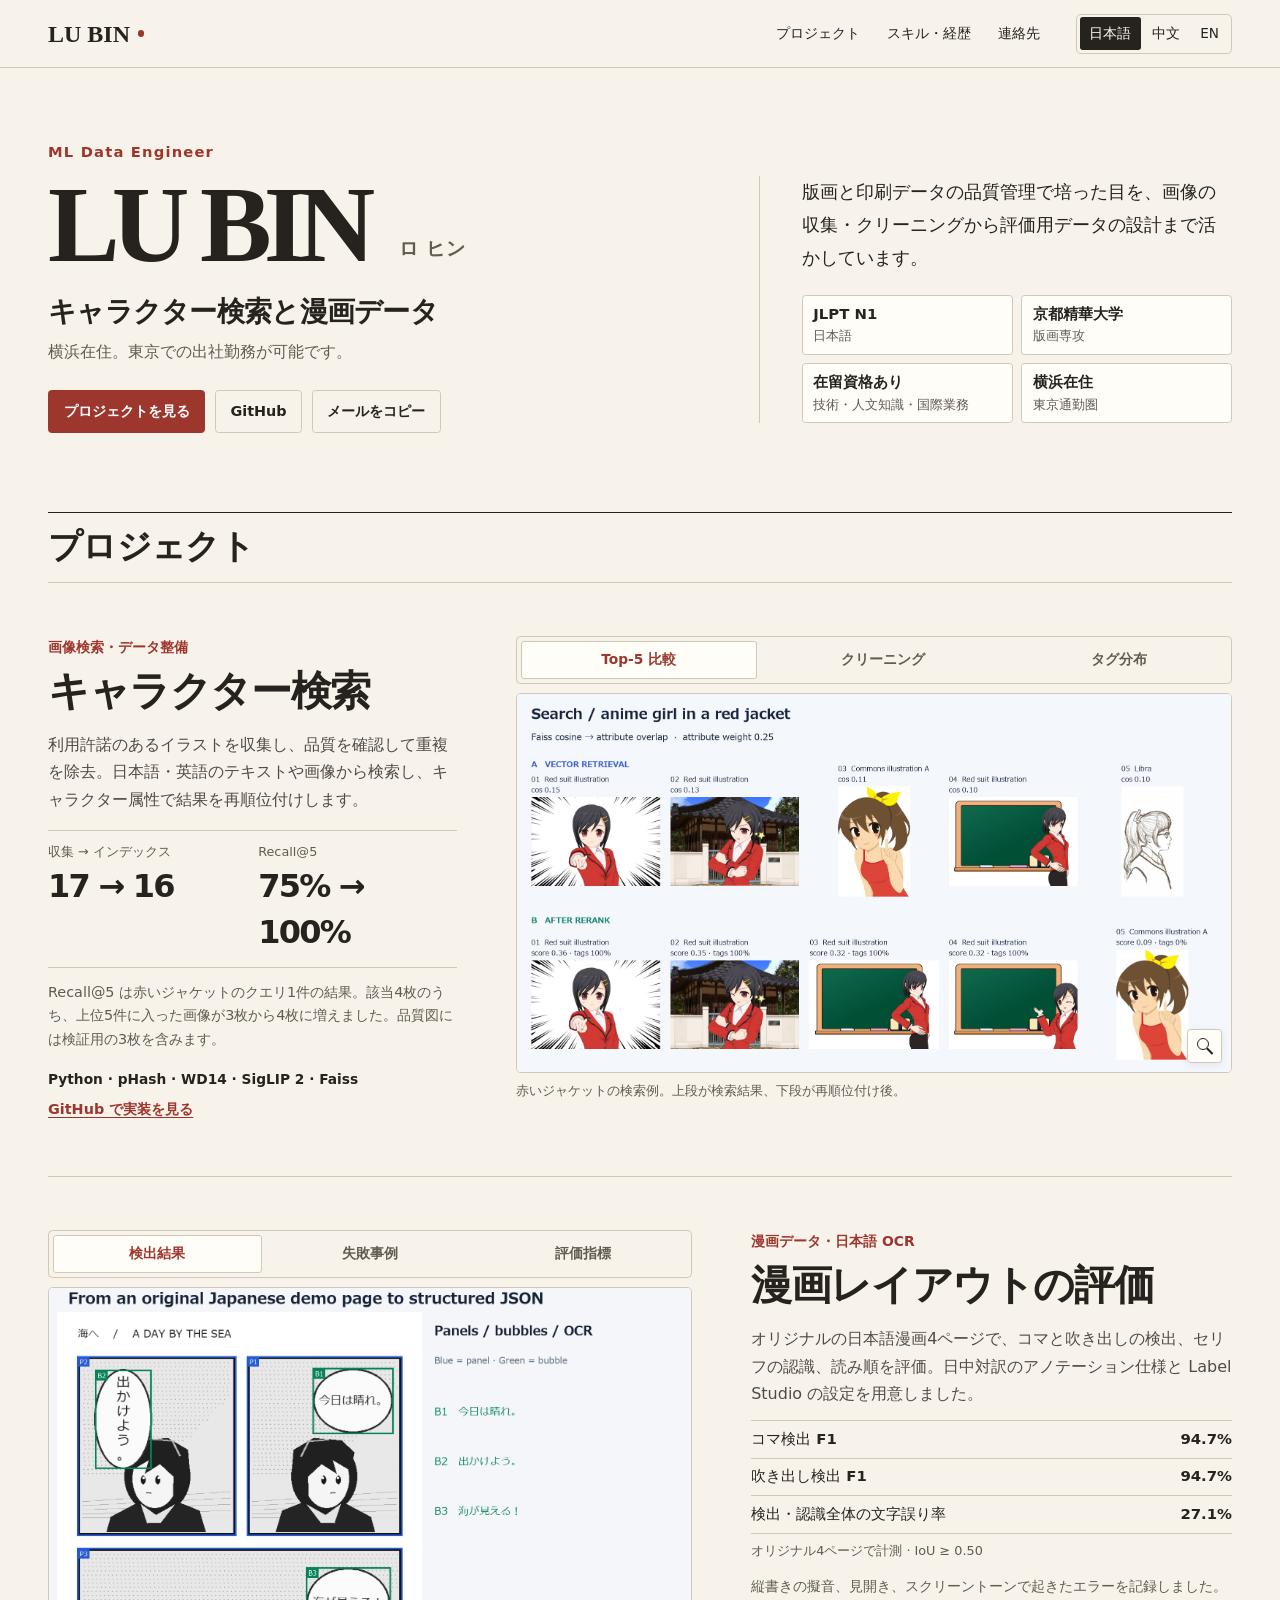
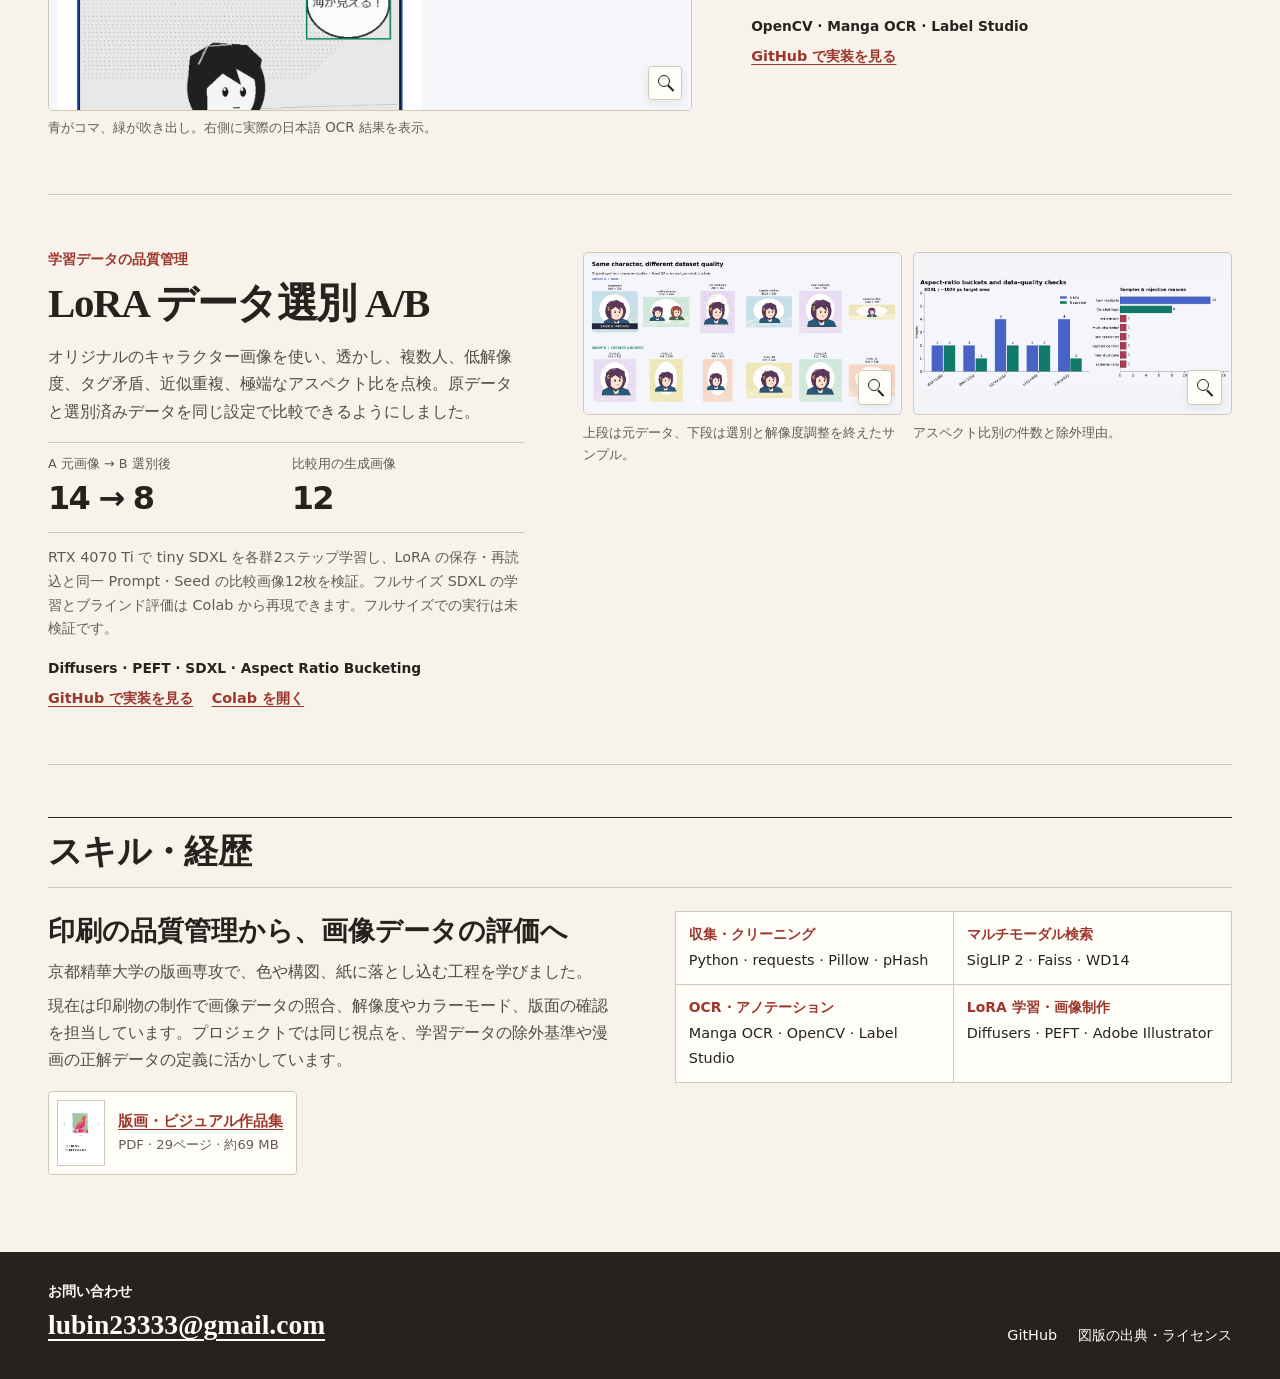
==== index.html @ d5edc8d9 "Publish LU BIN trilingual portfolio" ====
<!doctype html>
<html lang="ja">
<head>
  <meta charset="utf-8">
  <meta name="viewport" content="width=device-width, initial-scale=1">
  <meta name="description" content="LU BIN（ロ ヒン）の作品集。アニメキャラクター検索、日本語漫画の OCR 評価、LoRA 学習データの品質管理。">
  <meta name="theme-color" content="#f7f3ea">
  <link rel="canonical" href="https://lubin010319.github.io/">
  <link rel="icon" href="data:,">
  <link rel="stylesheet" href="styles.css">
  <title>LU BIN（ロ ヒン） | ML Data Engineer ポートフォリオ</title>
  <script src="site.js" defer></script>
</head>
<body>
  <a class="skip" href="#main" data-t="skip">本文へ移動</a>
  <header class="masthead">
    <div class="frame masthead-inner">
      <a class="wordmark" href="#top">LU BIN</a>
      <nav class="navigation" aria-label="メインナビゲーション" data-aria="mainNav">
        <a href="#projects" data-t="navProjects">プロジェクト</a>
        <a href="#skills" data-t="navSkills">スキル・経歴</a>
        <a href="#contact" data-t="navContact">連絡先</a>
      </nav>
      <div class="language" role="group" aria-label="表示言語" data-aria="language" hidden>
        <button type="button" lang="ja" data-lang="ja" aria-pressed="true">日本語</button>
        <button type="button" lang="zh-Hans" data-lang="zh" aria-pressed="false">中文</button>
        <button type="button" lang="en" data-lang="en" aria-label="English" aria-pressed="false">EN</button>
      </div>
    </div>
  </header>

  <main id="main" class="frame">
    <section id="top" class="hero">
      <div class="hero-main">
        <p class="specialty">ML Data Engineer</p>
        <h1>LU BIN <span lang="ja">ロ ヒン</span></h1>
        <p class="hero-focus" data-t="focus">キャラクター検索と漫画データ</p>
        <p class="hero-near" data-t="available">横浜在住。東京での出社勤務が可能です。</p>
        <div class="actions">
          <a href="#projects" class="action action-primary" data-t="viewProjects">プロジェクトを見る</a>
          <a class="action" href="https://github.com/lubin010319">GitHub</a>
          <button type="button" class="action" data-copy data-t="copy" hidden>メールをコピー</button>
        </div>
        <div class="copy-feedback" data-copy-feedback aria-live="polite"></div>
      </div>
      <div class="hero-profile">
        <p data-t="intro">版画と印刷データの品質管理で培った目を、画像の収集・クリーニングから評価用データの設計まで活かしています。</p>
        <ul class="facts">
          <li><strong>JLPT N1</strong><span data-t="japanese">日本語</span></li>
          <li><strong data-t="kyoto">京都精華大学</strong><span data-t="printmaking">版画専攻</span></li>
          <li><strong data-t="residence">在留資格あり</strong><span data-t="residenceType">技術・人文知識・国際業務</span></li>
          <li><strong data-t="yokohama">横浜在住</strong><span data-t="tokyo">東京通勤圏</span></li>
        </ul>
      </div>
    </section>

    <section id="projects" class="projects" aria-labelledby="projects-title">
      <header class="section-head">
        <h2 id="projects-title" data-t="projects">プロジェクト</h2>
      </header>

      <article class="project project-featured" aria-labelledby="rag-title">
        <div class="project-info">
          <p class="project-category" data-t="ragCategory">画像検索・データ整備</p>
          <h3 id="rag-title" data-t="ragTitle">キャラクター検索</h3>
          <p class="project-copy" data-t="ragDescription">利用許諾のあるイラストを収集し、品質を確認して重複を除去。日本語・英語のテキストや画像から検索し、キャラクター属性で結果を再順位付けします。</p>
          <dl class="summary-metrics">
            <div><dt data-t="ragImages">収集 → インデックス</dt><dd data-result="ragImages">17 → 16</dd></div>
            <div><dt>Recall@5</dt><dd data-result="recall">75% → 100%</dd></div>
          </dl>
          <p class="project-note" data-t="ragBoundary">Recall@5 は赤いジャケットのクエリ1件の結果。該当4枚のうち、上位5件に入った画像が3枚から4枚に増えました。品質図には検証用の3枚を含みます。</p>
          <p class="stack">Python · pHash · WD14 · SigLIP 2 · Faiss</p>
          <a class="text-link" href="https://github.com/lubin010319/anime-char-rag-pipeline" data-t="repo">GitHub で実装を見る</a>
        </div>
        <div class="gallery" data-gallery>
          <div class="gallery-tabs" role="tablist" data-aria="ragTabs" aria-label="画像検索の図版" hidden>
              <button type="button" role="tab" id="ragRerank-tab" aria-controls="ragRerank-panel" aria-selected="true" data-t="ragRerankTab">Top-5 比較</button>
              <button type="button" role="tab" id="ragClean-tab" aria-controls="ragClean-panel" aria-selected="false" data-t="ragCleanTab">クリーニング</button>
              <button type="button" role="tab" id="ragTags-tab" aria-controls="ragTags-panel" aria-selected="false" data-t="ragTagsTab">タグ分布</button>
            </div>

            <figure class="gallery-panel" id="ragRerank-panel" role="tabpanel" aria-labelledby="ragRerank-tab">
              <a class="figure-link figure-wide" href="assets/retrieval_rerank_demo.png" data-zoom
                data-aria="zoom" aria-label="画像を拡大" aria-describedby="ragRerankCaption">
                <img src="assets/retrieval_rerank_demo.png" fetchpriority="high" decoding="async" data-alt="ragRerankCaption" alt="赤いジャケットの検索例。上段が検索結果、下段が再順位付け後。">
                <span class="zoom-symbol" aria-hidden="true"></span>
              </a>
              <figcaption id="ragRerankCaption" data-t="ragRerankCaption">赤いジャケットの検索例。上段が検索結果、下段が再順位付け後。</figcaption>
            </figure>

            <figure class="gallery-panel" id="ragClean-panel" role="tabpanel" aria-labelledby="ragClean-tab">
              <a class="figure-link figure-wide" href="assets/dedup_pipeline_summary.png" data-zoom
                data-aria="zoom" aria-label="画像を拡大" aria-describedby="ragCleanCaption">
                <img src="assets/dedup_pipeline_summary.png" loading="lazy" decoding="async" data-alt="ragCleanCaption" alt="品質チェックの通過件数と、重複・低解像度の除外例。">
                <span class="zoom-symbol" aria-hidden="true"></span>
              </a>
              <figcaption id="ragCleanCaption" data-t="ragCleanCaption">品質チェックの通過件数と、重複・低解像度の除外例。</figcaption>
            </figure>

            <figure class="gallery-panel" id="ragTags-panel" role="tabpanel" aria-labelledby="ragTags-tab">
              <a class="figure-link figure-wide" href="assets/tag_distribution.png" data-zoom
                data-aria="zoom" aria-label="画像を拡大" aria-describedby="ragTagsCaption">
                <img src="assets/tag_distribution.png" loading="lazy" decoding="async" data-alt="ragTagsCaption" alt="WD14 の生タグと、キャラクター属性に絞った後の分布。">
                <span class="zoom-symbol" aria-hidden="true"></span>
              </a>
              <figcaption id="ragTagsCaption" data-t="ragTagsCaption">WD14 の生タグと、キャラクター属性に絞った後の分布。</figcaption>
            </figure>
        </div>
      </article>

      <article class="project project-manga" aria-labelledby="manga-title">
        <div class="project-info">
          <p class="project-category" data-t="mangaCategory">漫画データ・日本語 OCR</p>
          <h3 id="manga-title" data-t="mangaTitle">漫画レイアウトの評価</h3>
          <p class="project-copy" data-t="mangaDescription">オリジナルの日本語漫画4ページで、コマと吹き出しの検出、セリフの認識、読み順を評価。日中対訳のアノテーション仕様と Label Studio の設定を用意しました。</p>
          <table class="metric-table">
            <caption data-t="mangaScope">オリジナル4ページで計測 · IoU ≥ 0.50</caption>
            <tbody>
              <tr><th scope="row" data-t="panelF1">コマ検出 F1</th><td data-result="panel">94.7%</td></tr>
              <tr><th scope="row" data-t="bubbleF1">吹き出し検出 F1</th><td data-result="bubble">94.7%</td></tr>
              <tr><th scope="row" data-t="cer">検出・認識全体の文字誤り率</th><td data-result="cer">27.1%</td></tr>
            </tbody>
          </table>
          <p class="project-note" data-t="mangaBoundary">縦書きの擬音、見開き、スクリーントーンで起きたエラーを記録しました。</p>
          <p class="stack">OpenCV · Manga OCR · Label Studio</p>
          <a class="text-link" href="https://github.com/lubin010319/manga-eval-benchmark" data-t="repo">GitHub で実装を見る</a>
        </div>
        <div class="gallery" data-gallery>
          <div class="gallery-tabs" role="tablist" data-aria="mangaTabs" aria-label="漫画評価の図版" hidden>
              <button type="button" role="tab" id="mangaOverlay-tab" aria-controls="mangaOverlay-panel" aria-selected="true" data-t="mangaOverlayTab">検出結果</button>
              <button type="button" role="tab" id="mangaBad-tab" aria-controls="mangaBad-panel" aria-selected="false" data-t="mangaBadTab">失敗事例</button>
              <button type="button" role="tab" id="mangaMetrics-tab" aria-controls="mangaMetrics-panel" aria-selected="false" data-t="mangaMetricsTab">評価指標</button>
            </div>

            <figure class="gallery-panel" id="mangaOverlay-panel" role="tabpanel" aria-labelledby="mangaOverlay-tab">
              <a class="figure-link figure-manga" href="assets/manga_detection_overlay.png" data-zoom
                data-aria="zoom" aria-label="画像を拡大" aria-describedby="mangaOverlayCaption">
                <img src="assets/manga_detection_overlay.png" loading="lazy" decoding="async" data-alt="mangaOverlayCaption" alt="青がコマ、緑が吹き出し。右側に実際の日本語 OCR 結果を表示。">
                <span class="zoom-symbol" aria-hidden="true"></span>
              </a>
              <figcaption id="mangaOverlayCaption" data-t="mangaOverlayCaption">青がコマ、緑が吹き出し。右側に実際の日本語 OCR 結果を表示。</figcaption>
            </figure>

            <figure class="gallery-panel" id="mangaBad-panel" role="tabpanel" aria-labelledby="mangaBad-tab">
              <a class="figure-link figure-manga" href="assets/bad_case_analysis.png" data-zoom
                data-aria="zoom" aria-label="画像を拡大" aria-describedby="mangaBadCaption">
                <img src="assets/bad_case_analysis.png" loading="lazy" decoding="async" data-alt="mangaBadCaption" alt="縦書きの擬音、見開きの綴じ目、スクリーントーンで起きた失敗。">
                <span class="zoom-symbol" aria-hidden="true"></span>
              </a>
              <figcaption id="mangaBadCaption" data-t="mangaBadCaption">縦書きの擬音、見開きの綴じ目、スクリーントーンで起きた失敗。</figcaption>
            </figure>

            <figure class="gallery-panel" id="mangaMetrics-panel" role="tabpanel" aria-labelledby="mangaMetrics-tab">
              <a class="figure-link figure-manga" href="assets/eval_metrics_chart.png" data-zoom
                data-aria="zoom" aria-label="画像を拡大" aria-describedby="mangaMetricsCaption">
                <img src="assets/eval_metrics_chart.png" loading="lazy" decoding="async" data-alt="mangaMetricsCaption" alt="検出 F1、文字誤り率、読み順の実測値。">
                <span class="zoom-symbol" aria-hidden="true"></span>
              </a>
              <figcaption id="mangaMetricsCaption" data-t="mangaMetricsCaption">検出 F1、文字誤り率、読み順の実測値。</figcaption>
            </figure>
        </div>
      </article>

      <article class="project project-lora" aria-labelledby="lora-title">
        <div class="project-info">
          <p class="project-category" data-t="loraCategory">学習データの品質管理</p>
          <h3 id="lora-title" data-t="loraTitle">LoRA データ選別 A/B</h3>
          <p class="project-copy" data-t="loraDescription">オリジナルのキャラクター画像を使い、透かし、複数人、低解像度、タグ矛盾、近似重複、極端なアスペクト比を点検。原データと選別済みデータを同じ設定で比較できるようにしました。</p>
          <dl class="summary-metrics">
            <div><dt data-t="loraImages">A 元画像 → B 選別後</dt><dd data-result="loraImages">14 → 8</dd></div>
            <div><dt data-t="loraPairs">比較用の生成画像</dt><dd data-result="loraPairs">12</dd></div>
          </dl>
          <p class="project-note" data-t="loraBoundary">RTX 4070 Ti で tiny SDXL を各群2ステップ学習し、LoRA の保存・再読込と同一 Prompt・Seed の比較画像12枚を検証。フルサイズ SDXL の学習とブラインド評価は Colab から再現できます。フルサイズでの実行は未検証です。</p>
          <p class="stack">Diffusers · PEFT · SDXL · Aspect Ratio Bucketing</p>
          <div class="project-links">
            <a class="text-link" href="https://github.com/lubin010319/lora-data-curation-exp" data-t="repo">GitHub で実装を見る</a>
            <a class="text-link" href="https://colab.research.google.com/github/lubin010319/lora-data-curation-exp/blob/main/train_and_eval_colab.ipynb" data-t="colab">Colab を開く</a>
          </div>
        </div>
        <div class="gallery lora-gallery">

            <figure class="gallery-panel">
              <a class="figure-link figure-pair" href="assets/curation_before_after.png" data-zoom
                data-aria="zoom" aria-label="画像を拡大" aria-describedby="loraCompareCaption">
                <img src="assets/curation_before_after.png" loading="lazy" decoding="async" data-alt="loraCompareCaption" alt="上段は元データ、下段は選別と解像度調整を終えたサンプル。">
                <span class="zoom-symbol" aria-hidden="true"></span>
              </a>
              <figcaption id="loraCompareCaption" data-t="loraCompareCaption">上段は元データ、下段は選別と解像度調整を終えたサンプル。</figcaption>
            </figure>

            <figure class="gallery-panel">
              <a class="figure-link figure-pair" href="assets/aspect_bucketing_stats.png" data-zoom
                data-aria="zoom" aria-label="画像を拡大" aria-describedby="loraBucketsCaption">
                <img src="assets/aspect_bucketing_stats.png" loading="lazy" decoding="async" data-alt="loraBucketsCaption" alt="アスペクト比別の件数と除外理由。">
                <span class="zoom-symbol" aria-hidden="true"></span>
              </a>
              <figcaption id="loraBucketsCaption" data-t="loraBucketsCaption">アスペクト比別の件数と除外理由。</figcaption>
            </figure>
        </div>
      </article>
    </section>

    <section id="skills" class="skills" aria-labelledby="skills-title">
      <header class="section-head"><h2 id="skills-title" data-t="skills">スキル・経歴</h2></header>
      <div class="skills-layout">
        <div class="background">
          <h3 data-t="backgroundTitle">印刷の品質管理から、画像データの評価へ</h3>
          <p data-t="education">京都精華大学の版画専攻で、色や構図、紙に落とし込む工程を学びました。</p>
          <p data-t="job">現在は印刷物の制作で画像データの照合、解像度やカラーモード、版面の確認を担当しています。プロジェクトでは同じ視点を、学習データの除外基準や漫画の正解データの定義に活かしています。</p>
          <a class="art-link" href="assets/lu-bin-art-portfolio.pdf" target="_blank" rel="noopener">
            <img src="assets/portfolio-cover.webp" width="180" height="252" loading="lazy" alt="">
            <span>
              <strong data-t="artPortfolio">版画・ビジュアル作品集</strong>
              <span data-t="artMeta">PDF · 29ページ · 約69 MB</span>
            </span>
          </a>
        </div>
        <dl class="skill-grid">
          <div><dt data-t="dataSkill">収集・クリーニング</dt><dd>Python · requests · Pillow · pHash</dd></div>
          <div><dt data-t="searchSkill">マルチモーダル検索</dt><dd>SigLIP 2 · Faiss · WD14</dd></div>
          <div><dt data-t="ocrSkill">OCR・アノテーション</dt><dd>Manga OCR · OpenCV · Label Studio</dd></div>
          <div><dt data-t="trainingSkill">LoRA 学習・画像制作</dt><dd>Diffusers · PEFT · Adobe Illustrator</dd></div>
        </dl>
      </div>
    </section>
  </main>

  <footer id="contact" class="site-footer">
    <div class="frame footer-inner">
      <div>
        <h2 data-t="contact">お問い合わせ</h2>
        <a class="email" id="email" href="mailto:lubin23333@gmail.com">lubin23333@gmail.com</a>
      </div>
      <div class="footer-links">
        <a href="https://github.com/lubin010319">GitHub</a>
        <a href="assets/ATTRIBUTION.md" data-t="credits">図版の出典・ライセンス</a>
      </div>
    </div>
  </footer>

  <dialog id="lightbox" aria-labelledby="lightbox-title">
    <div class="lightbox-bar">
      <span id="lightbox-title" data-t="preview">画像プレビュー</span>
      <button type="button" data-close data-aria="close" aria-label="閉じる" autofocus>×</button>
    </div>
    <img id="lightbox-image" alt="">
    <p id="lightbox-caption"></p>
  </dialog>
</body>
</html>
---- styles.css ----
:root {
  color-scheme: light;
  --paper: #f7f3ea;
  --card: #fffdf8;
  --ink: #26231f;
  --secondary: #504b44;
  --muted: #625b52;
  --line: #d2c8b8;
  --accent: #9d372e;
  --accent-pale: #f5e6df;
  --image-bg: #f2f4f8;
  --sans: "Hiragino Sans", "Yu Gothic", "YuGothic", "Meiryo", system-ui, sans-serif;
  --serif: Georgia, "Hiragino Mincho ProN", "Yu Mincho", "YuMincho", "Noto Serif CJK JP", serif;
}

*, *::before, *::after { box-sizing: border-box; }
[hidden] { display: none !important; }
html { scroll-behavior: smooth; }
body { margin: 0; background: var(--paper); color: var(--ink); font-family: var(--sans); font-size: 1rem; line-height: 1.7; }
html[lang="zh-Hans"] { --sans: "PingFang SC", "Microsoft YaHei", system-ui, sans-serif; --serif: Georgia, "Songti SC", "SimSun", serif; }
a { color: inherit; }
button { color: inherit; font: inherit; }
button:enabled { cursor: pointer; }
img { display: block; width: 100%; height: auto; }
h1, h2, h3, p, dl, dd, figure { margin: 0; }
:focus-visible { outline: 3px solid var(--accent); outline-offset: 4px; }
section[id], footer[id] { scroll-margin-top: 6rem; }
.frame { width: min(100% - 6rem, 76rem); margin-inline: auto; }

.skip {
  position: fixed;
  inset: .5rem auto auto .5rem;
  z-index: 4;
  transform: translateY(-160%);
  padding: .45rem 1rem;
  background: var(--ink);
  color: white;
}
.skip:focus { transform: translateY(0); }

.masthead {
  position: sticky;
  z-index: 2;
  top: 0;
  background: var(--paper);
  border-bottom: 1px solid var(--line);
}
.masthead-inner { display: flex; align-items: center; min-height: 4.2rem; gap: 2.25rem; }
.wordmark {
  display: inline-flex;
  align-items: center;
  gap: .48rem;
  margin-right: auto;
  font: bold 1.5rem/1 var(--serif);
  text-decoration: none;
  white-space: nowrap;
}
.wordmark::after { content: ""; width: .42rem; height: .42rem; background: var(--accent); border-radius: 50%; }
.navigation { display: flex; align-items: center; gap: 1.7rem; }
.navigation a, .footer-links a { font-size: .9rem; text-decoration: none; }
.navigation a:hover, .footer-links a:hover { text-decoration: underline; text-underline-offset: .22em; }

.language { display: flex; gap: .1rem; border: 1px solid var(--line); padding: .16rem; border-radius: .3rem; }
.language button { background: transparent; border: 0; border-radius: .18rem; font-size: .85rem; min-height: 2.05rem; padding: .15rem .59rem; white-space: nowrap; }
.language button[aria-pressed="true"] { background: var(--ink); color: var(--card); }
.language button:not([aria-pressed="true"]):hover { background: var(--accent-pale); }

.hero {
  display: grid;
  grid-template-columns: minmax(0, 1.14fr) minmax(0, .86fr);
  align-items: center;
  gap: clamp(2rem, 6.5vw, 6rem);
  padding-block: clamp(3.15rem, 5.5vw, 4.85rem) clamp(2.2rem, 4vw, 3.55rem);
}
.specialty { color: var(--accent); font-size: .92rem; font-weight: 760; letter-spacing: .08em; }
.hero h1 { font: bold clamp(4.2rem, 8.4vw, 8.55rem)/.91 var(--serif); letter-spacing: -.075em; margin-block: .75rem 1.1rem; }
.hero h1 span { display: inline-block; letter-spacing: .05em; font: 650 clamp(.96rem, 1.5vw, 1.45rem)/1.4 var(--sans); color: var(--muted); margin-left: .8rem; vertical-align: .3em; white-space: nowrap; }
.hero-focus { font-size: clamp(1.25rem, 2.4vw, 1.78rem); line-height: 1.45; font-weight: 760; letter-spacing: -.025em; }
.hero-near { margin-top: .35rem; color: var(--muted); }
.actions { display: flex; flex-wrap: wrap; gap: .58rem; margin-top: 1.55rem; }
.action { padding: .66rem .92rem; border: 1px solid var(--line); border-radius: .22rem; background: transparent; color: var(--ink); text-decoration: none; font-size: .9rem; font-weight: 680; line-height: 1.4; }
.action:hover { background: var(--card); border-color: var(--muted); }
.action-primary { background: var(--accent); border-color: var(--accent); color: white; }
.action-primary:hover { background: #7d271f; border-color: #7d271f; }
.copy-feedback { min-height: 1.35rem; margin-top: .35rem; color: var(--accent); font-size: .83rem; }
.hero-profile { min-width: 0; border-left: 1px solid var(--line); padding-left: clamp(1.25rem, 3.3vw, 3.1rem); }
.hero-profile > p { max-width: 31rem; font-size: clamp(1rem, 1.6vw, 1.14rem); line-height: 1.8; }
.facts { display: grid; grid-template-columns: repeat(2, minmax(0, 1fr)); list-style: none; padding: 0; margin: 1.3rem 0 0; gap: .55rem; }
.facts li { padding: .5rem .65rem; border: 1px solid var(--line); border-radius: .22rem; background: var(--card); line-height: 1.43; }
.facts strong, .facts span { display: block; }
.facts strong { margin-bottom: .12rem; font-weight: 740; font-size: .93rem; }
.facts span { color: var(--muted); font-size: .8rem; text-wrap: balance; }

.section-head { border-top: 1px solid var(--ink); border-bottom: 1px solid var(--line); padding-block: .62rem .58rem; }
.section-head h2 { font: bold clamp(1.35rem, 2.8vw, 2.15rem)/1.45 var(--serif); letter-spacing: -.02em; }
.project { display: grid; gap: clamp(1.75rem, 4.6vw, 4.1rem); padding-block: clamp(2rem, 4.2vw, 3.65rem); border-bottom: 1px solid var(--line); }
.project-featured { grid-template-columns: minmax(0, .96fr) minmax(0, 1.68fr); }
.project-manga { grid-template-columns: minmax(0, 1.34fr) minmax(0, 1fr); }
.project-manga .project-info { grid-column: 2; }
.project-manga .gallery { grid-column: 1; grid-row: 1; }
.project-lora { grid-template-columns: minmax(0, .94fr) minmax(0, 1.28fr); align-items: start; }
.project-category { color: var(--accent); font-weight: 750; font-size: .87rem; margin-bottom: .38rem; }
.project h3 { font: bold clamp(1.74rem, 3.2vw, 2.8rem)/1.26 var(--serif); letter-spacing: -.034em; overflow-wrap: anywhere; text-wrap: balance; }
.project-copy { margin-top: .85rem; color: var(--secondary); }
.project-note { margin-top: .8rem; font-size: .9rem; color: var(--muted); line-height: 1.65; }
.summary-metrics { display: grid; grid-template-columns: 1fr 1fr; gap: .7rem; margin-top: 1.1rem; border-top: 1px solid var(--line); border-bottom: 1px solid var(--line); padding-block: .6rem .7rem; }
.summary-metrics dt { color: var(--muted); font-size: .8rem; }
.summary-metrics dd { font: bold clamp(1.35rem, 2.6vw, 2rem)/1.45 var(--sans); font-variant-numeric: tabular-nums; letter-spacing: -.055em; }
.stack { margin-top: 1rem; color: var(--ink); font-size: .86rem; font-weight: 650; }
.text-link { display: inline-block; font-size: .9rem; color: var(--accent); font-weight: 730; text-underline-offset: .22em; margin-top: .35rem; }
.text-link:hover { text-decoration-thickness: 2px; }
.project-links { display: flex; flex-wrap: wrap; gap: .2rem 1.15rem; }
.metric-table { border-collapse: collapse; width: 100%; margin-top: .8rem; font-size: .93rem; }
.metric-table caption { caption-side: bottom; text-align: left; padding-top: .4rem; color: var(--muted); font-size: .8rem; }
.metric-table tr { border-bottom: 1px solid var(--line); }
.metric-table tr:first-child { border-top: 1px solid var(--line); }
.metric-table th, .metric-table td { padding: .36rem 0; }
.metric-table th { text-align: left; font-weight: 580; }
.metric-table td { text-align: right; font-weight: 780; padding-left: .85rem; font-variant-numeric: tabular-nums; }

.gallery { min-width: 0; }
.gallery-tabs { display: flex; flex-wrap: wrap; gap: .25rem; padding: .22rem; border: 1px solid var(--line); border-radius: .28rem; margin-bottom: .55rem; }
.gallery-tabs button { flex: 1 1 auto; padding: .34rem .52rem; min-height: 2.4rem; border: 1px solid transparent; border-radius: .18rem; background: transparent; color: var(--muted); font-size: .86rem; font-weight: 640; line-height: 1.3; }
.gallery-tabs button:hover { background: var(--card); }
.gallery-tabs button[aria-selected="true"] { background: var(--card); color: var(--accent); border-color: var(--line); }
.gallery-panel + .gallery-panel { margin-top: .8rem; }
[data-gallery].enhanced .gallery-panel { margin-top: 0; }
.figure-link {
  display: grid;
  place-items: center;
  position: relative;
  background: var(--image-bg);
  border: 1px solid var(--line);
  border-radius: .3rem;
  overflow: hidden;
  text-decoration: none;
  cursor: zoom-in;
}
.figure-wide { aspect-ratio: 1.88; }
.figure-manga { aspect-ratio: 1.52; }
.figure-pair { aspect-ratio: 1.96; }
.figure-link img { width: 100%; height: 100%; object-fit: contain; }
.figure-link:hover { border-color: var(--accent); }
.zoom-symbol {
  position: absolute;
  right: .58rem;
  bottom: .58rem;
  width: 2.15rem;
  height: 2.15rem;
  background: var(--card);
  border: 1px solid var(--line);
  border-radius: .23rem;
  box-shadow: 0 .15rem .55rem #26231f14;
}
.zoom-symbol::before { content: ""; position: absolute; width: .75rem; height: .75rem; border: 1.5px solid var(--ink); border-radius: 50%; left: .57rem; top: .49rem; }
.zoom-symbol::after { content: ""; position: absolute; width: .47rem; height: 1.5px; background: var(--ink); transform: rotate(45deg); left: 1.13rem; top: 1.28rem; }
figcaption { font-size: .84rem; color: var(--muted); margin-top: .4rem; }
.lora-gallery { display: grid; grid-template-columns: repeat(2, minmax(0, 1fr)); gap: .65rem; padding-top: .25rem; }
.lora-gallery .gallery-panel { margin: 0; }

.skills { margin-block: clamp(2rem, 4vw, 3.5rem) clamp(3rem, 6vw, 5.25rem); }
.skills-layout { display: grid; grid-template-columns: minmax(0, 1.02fr) minmax(0, 1fr); gap: clamp(1.5rem, 4.6vw, 4.2rem); padding-top: 1.45rem; }
.background h3 { font: bold clamp(1.2rem, 2.1vw, 1.66rem)/1.55 var(--serif); }
.background p { margin-top: .4rem; color: var(--secondary); }
.skill-grid { display: grid; grid-template-columns: repeat(2, minmax(0, 1fr)); align-self: start; border-top: 1px solid var(--line); border-left: 1px solid var(--line); }
.skill-grid > div { padding: .7rem .8rem; border-bottom: 1px solid var(--line); border-right: 1px solid var(--line); background: var(--card); }
.skill-grid dt { color: var(--accent); font-size: .87rem; font-weight: 750; margin-bottom: .1rem; }
.skill-grid dd { font-size: .9rem; overflow-wrap: anywhere; }

.site-footer { background: var(--ink); color: var(--card); }
.footer-inner { display: flex; align-items: end; justify-content: space-between; gap: 1rem; padding-block: 1.75rem 2rem; }
.site-footer h2 { font-size: .87rem; font-weight: 620; }
.email { font: bold clamp(1.1rem, 2.6vw, 1.72rem)/1.6 var(--serif); text-underline-offset: .17em; }
.footer-links { display: flex; flex-wrap: wrap; gap: .4rem 1.3rem; }

#lightbox {
  width: min(94vw, 82rem);
  max-width: none;
  max-height: 94dvh;
  margin: auto;
  padding: 0;
  border: 1px solid var(--line);
  border-radius: .4rem;
  background: var(--card);
  color: var(--ink);
}
#lightbox::backdrop { background: #171513dc; }
body:has(dialog[open]) { overflow: hidden; }
.lightbox-bar { display: flex; align-items: center; justify-content: space-between; padding: .35rem .6rem .35rem 1rem; font-size: .88rem; font-weight: 700; }
.lightbox-bar button { border: 1px solid var(--line); background: transparent; border-radius: .22rem; min-width: 2.4rem; min-height: 2.4rem; font-size: 1.5rem; line-height: 1; }
.lightbox-bar button:hover { background: var(--accent-pale); }
#lightbox-image { max-height: calc(91dvh - 6rem); object-fit: contain; background: var(--image-bg); }
#lightbox-caption { padding: .45rem 1rem .65rem; font-size: .86rem; color: var(--secondary); }

@media (max-width: 66rem) {
  .frame { width: min(100% - 3.6rem, 76rem); }
  .hero h1 span { margin-left: .45rem; }
}
@media (max-width: 51rem) {
  .frame { width: calc(100% - 2.5rem); }
  .masthead-inner { gap: 1rem; }
  .navigation { gap: .8rem; }
  .hero { gap: 1.4rem; }
  .hero h1 { font-size: clamp(3.2rem, 9vw, 5.3rem); }
  .hero h1 span { margin-left: .26rem; }
  .project { gap: 1.5rem; }
  .lora-gallery { grid-template-columns: minmax(0, 1fr); }
}
@media (max-width: 39rem) {
  .frame { width: calc(100% - 1.9rem); }
  .masthead-inner { flex-wrap: wrap; gap: .15rem .7rem; padding-block: .6rem .35rem; }
  .navigation { width: 100%; order: 2; justify-content: flex-start; gap: 1.25rem; }
  .navigation a { display: inline-block; padding-block: .25rem; font-size: .84rem; }
  .wordmark { font-size: 1.35rem; }
  section[id], footer[id] { scroll-margin-top: 6.5rem; }
  .hero { grid-template-columns: minmax(0, 1fr); gap: .65rem; padding-block: 2.1rem 1.9rem; }
  .hero h1 { font-size: clamp(3.65rem, 13.5vw, 5.5rem); margin-block: .55rem .8rem; }
  .hero-profile { border-left: 0; padding-left: 0; }
  .facts { margin-top: .7rem; }
  .actions { margin-top: 1rem; }
  .project, .skills-layout { grid-template-columns: minmax(0, 1fr); gap: 1.25rem; }
  .project-manga .project-info, .project-manga .gallery { grid-column: auto; grid-row: auto; }
  .lora-gallery { grid-template-columns: repeat(2, minmax(0, 1fr)); }
  .figure-manga { aspect-ratio: 1.32; }
  .footer-inner { align-items: start; flex-direction: column; }
}
@media (max-width: 23rem) {
  .lora-gallery { grid-template-columns: minmax(0, 1fr); }
  .language button { padding-inline: .42rem; }
  .navigation { gap: .85rem; }
}
@media (prefers-reduced-motion: reduce) {
  html { scroll-behavior: auto; }
}

.clipboard-source { position: fixed; inset: 0 auto auto -100vw; }
.art-link { display: inline-flex; gap: .85rem; align-items: center; margin-top: 1.1rem; max-width: 100%; padding: .48rem .82rem .48rem .48rem; border: 1px solid var(--line); background: var(--card); border-radius: .23rem; text-decoration: none; }
.art-link:hover { border-color: var(--accent); }
.art-link img { width: 3rem; height: auto; border: 1px solid var(--line); }
.art-link strong { display: block; color: var(--accent); font-size: .93rem; text-decoration: underline; text-underline-offset: .23em; }
.art-link span span { display: block; color: var(--muted); font-size: .82rem; }
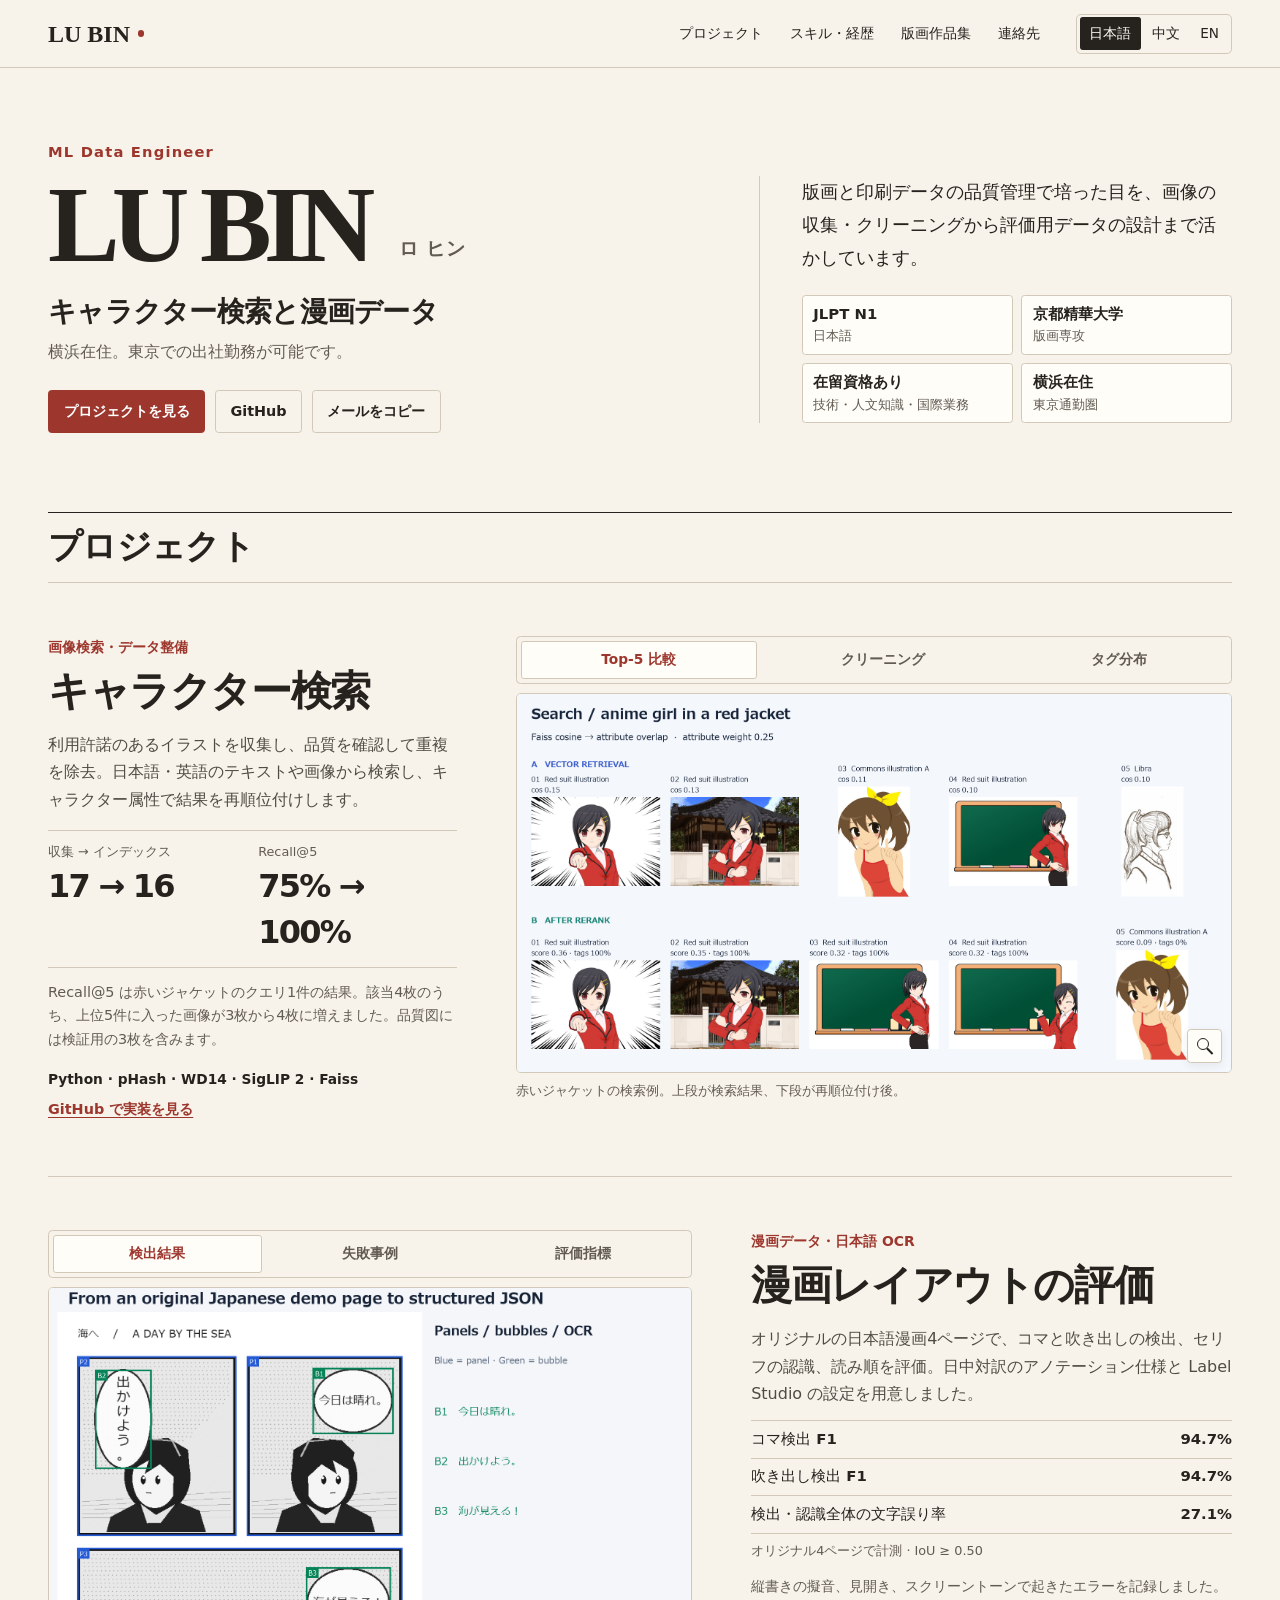
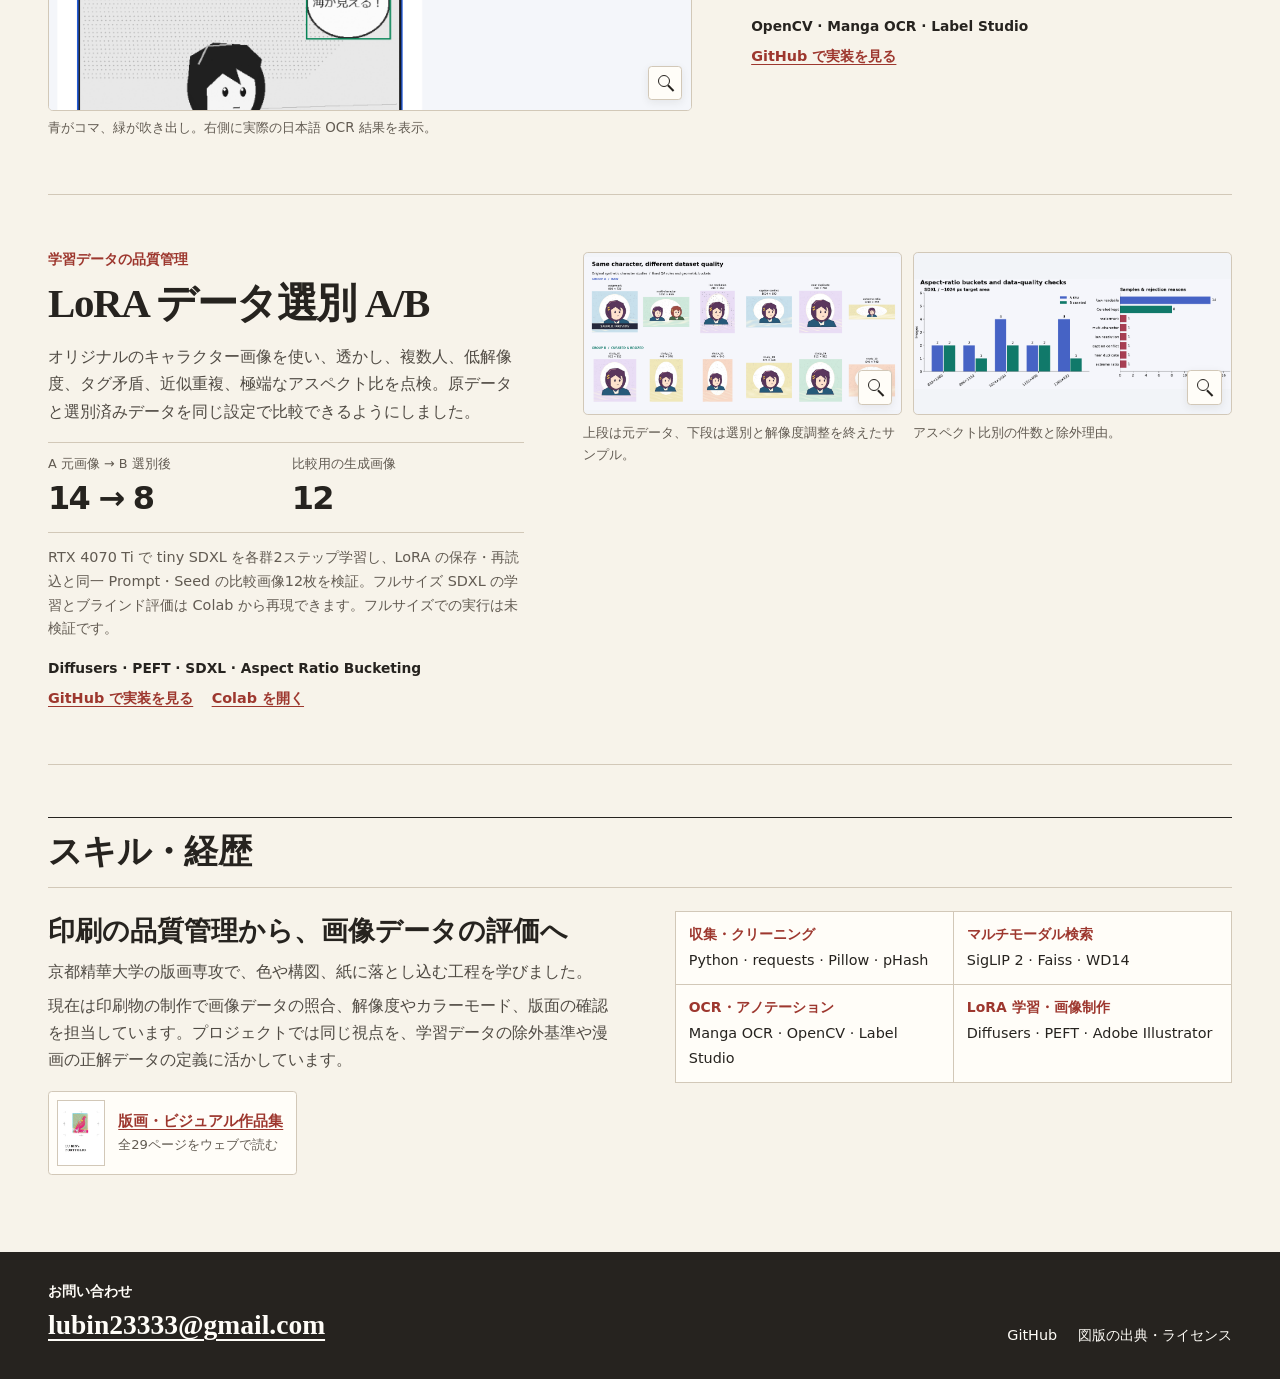
==== commit 6b203bc8: "Publish the printmaking and photography portfolio as web pages" ====
--- a/index.html
+++ b/index.html
@@ -19,6 +19,7 @@
       <nav class="navigation" aria-label="メインナビゲーション" data-aria="mainNav">
         <a href="#projects" data-t="navProjects">プロジェクト</a>
         <a href="#skills" data-t="navSkills">スキル・経歴</a>
+        <a href="art/" data-t="navArt">版画作品集</a>
         <a href="#contact" data-t="navContact">連絡先</a>
       </nav>
       <div class="language" role="group" aria-label="表示言語" data-aria="language" hidden>
@@ -207,11 +208,11 @@
           <h3 data-t="backgroundTitle">印刷の品質管理から、画像データの評価へ</h3>
           <p data-t="education">京都精華大学の版画専攻で、色や構図、紙に落とし込む工程を学びました。</p>
           <p data-t="job">現在は印刷物の制作で画像データの照合、解像度やカラーモード、版面の確認を担当しています。プロジェクトでは同じ視点を、学習データの除外基準や漫画の正解データの定義に活かしています。</p>
-          <a class="art-link" href="assets/lu-bin-art-portfolio.pdf" target="_blank" rel="noopener">
+          <a class="art-link" href="art/">
             <img src="assets/portfolio-cover.webp" width="180" height="252" loading="lazy" alt="">
             <span>
               <strong data-t="artPortfolio">版画・ビジュアル作品集</strong>
-              <span data-t="artMeta">PDF · 29ページ · 約69 MB</span>
+              <span data-t="artMeta">全29ページをウェブで読む</span>
             </span>
           </a>
         </div>
--- a/styles.css
+++ b/styles.css
@@ -57,7 +57,7 @@
   white-space: nowrap;
 }
 .wordmark::after { content: ""; width: .42rem; height: .42rem; background: var(--accent); border-radius: 50%; }
-.navigation { display: flex; align-items: center; gap: 1.7rem; }
+.navigation { display: flex; flex-wrap: wrap; align-items: center; gap: 1.7rem; }
 .navigation a, .footer-links a { font-size: .9rem; text-decoration: none; }
 .navigation a:hover, .footer-links a:hover { text-decoration: underline; text-underline-offset: .22em; }
 
@@ -210,7 +210,7 @@
 @media (max-width: 39rem) {
   .frame { width: calc(100% - 1.9rem); }
   .masthead-inner { flex-wrap: wrap; gap: .15rem .7rem; padding-block: .6rem .35rem; }
-  .navigation { width: 100%; order: 2; justify-content: flex-start; gap: 1.25rem; }
+  .navigation { width: 100%; order: 2; justify-content: flex-start; gap: .1rem .8rem; }
   .navigation a { display: inline-block; padding-block: .25rem; font-size: .84rem; }
   .wordmark { font-size: 1.35rem; }
   section[id], footer[id] { scroll-margin-top: 6.5rem; }
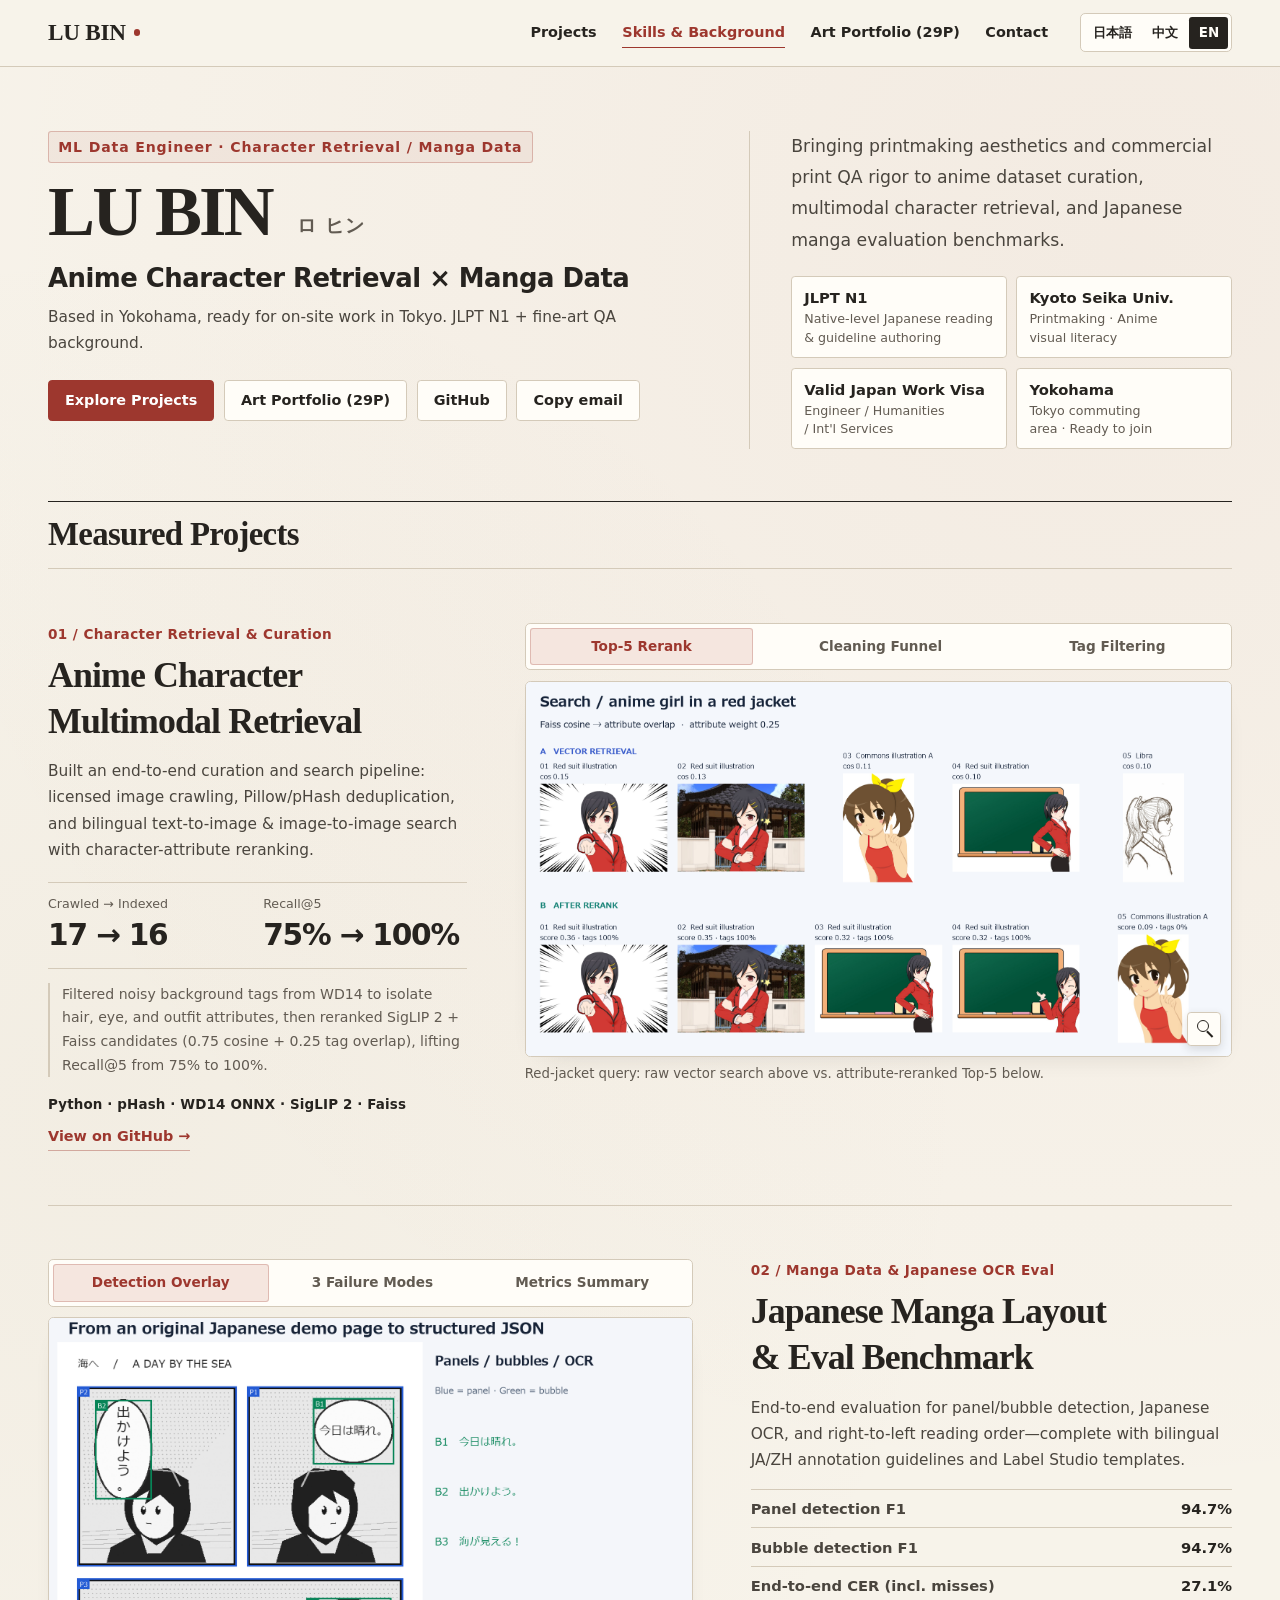
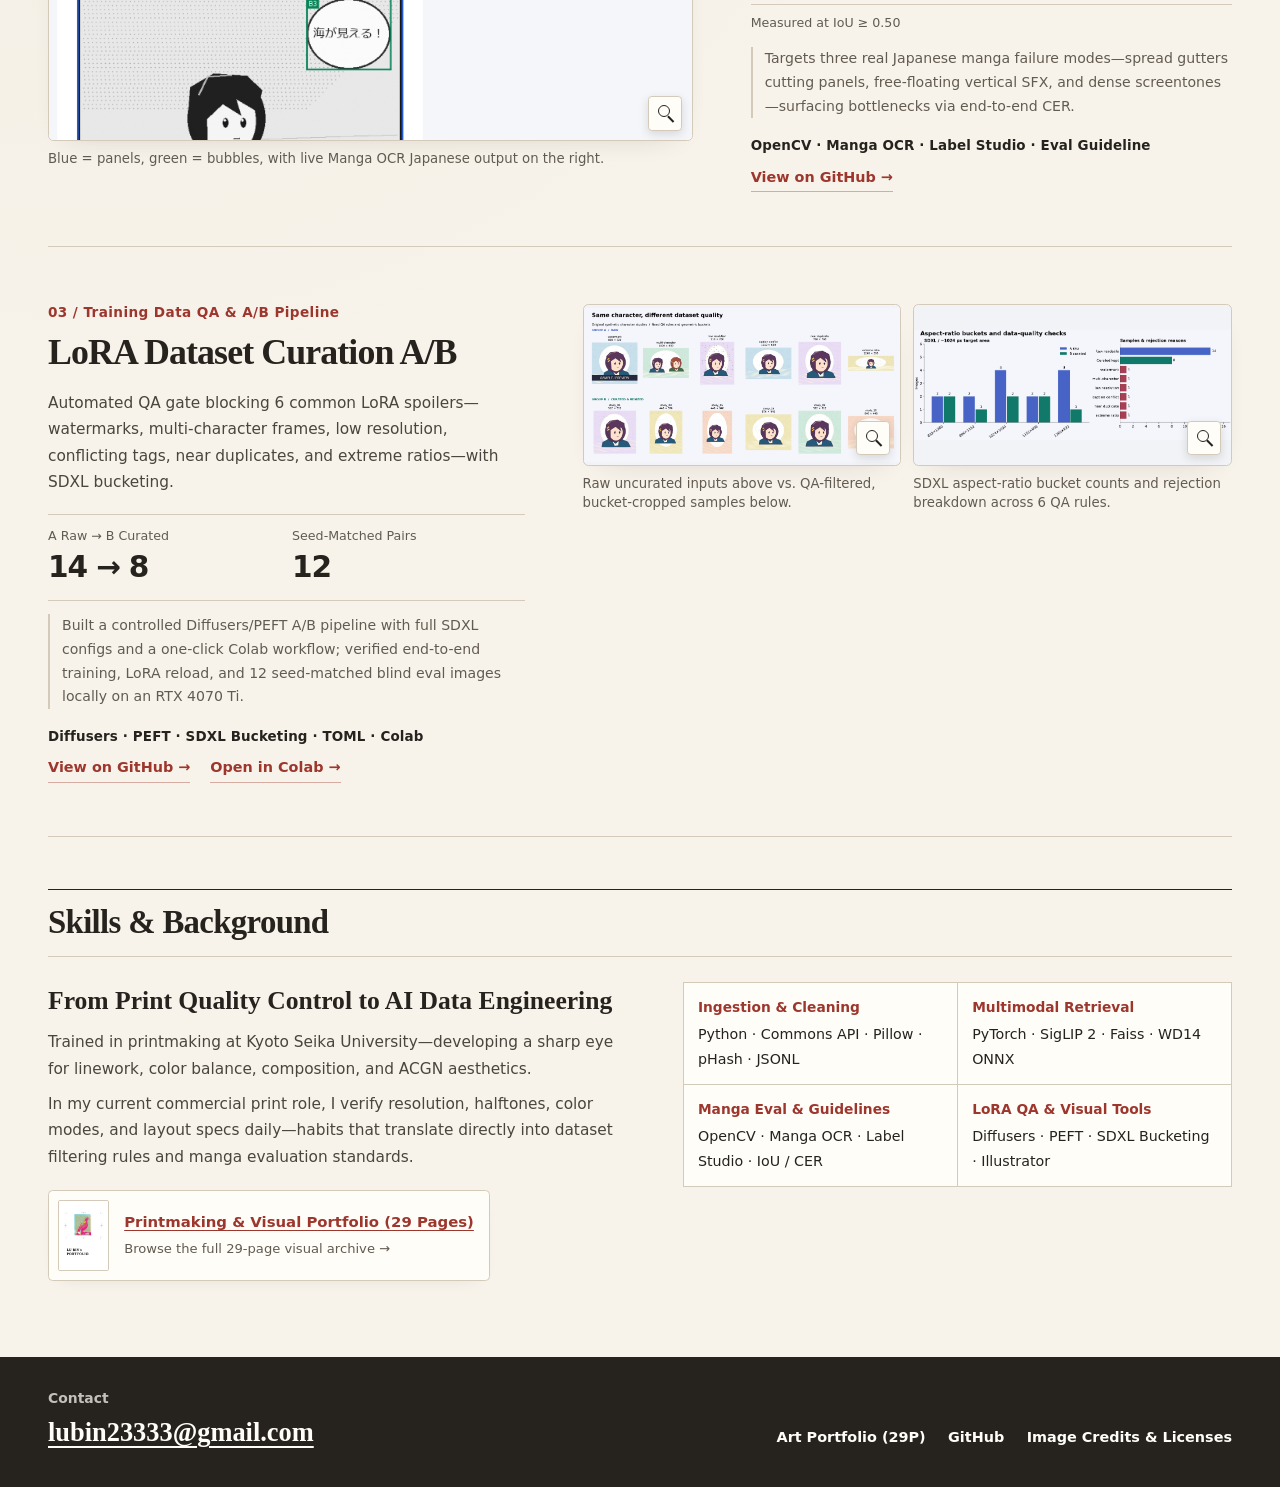
==== commit f45473c7: "Refine copy, animations, and typography for anime AI ML Data Engineer role" ====
--- a/index.html
+++ b/index.html
@@ -3,7 +3,7 @@
 <head>
   <meta charset="utf-8">
   <meta name="viewport" content="width=device-width, initial-scale=1">
-  <meta name="description" content="LU BIN（ロ ヒン）の作品集。アニメキャラクター検索、日本語漫画の OCR 評価、LoRA 学習データの品質管理。">
+  <meta name="description" content="LU BIN（ロ ヒン）のポートフォリオ。二次元キャラクター検索、日本語漫画データの OCR 評価基盤、LoRA 学習データの品質管理。">
   <meta name="theme-color" content="#f7f3ea">
   <link rel="canonical" href="https://lubin010319.github.io/">
   <link rel="icon" href="data:,">
@@ -13,13 +13,13 @@
 </head>
 <body>
   <a class="skip" href="#main" data-t="skip">本文へ移動</a>
-  <header class="masthead">
+  <header class="masthead" id="masthead">
     <div class="frame masthead-inner">
       <a class="wordmark" href="#top">LU BIN</a>
       <nav class="navigation" aria-label="メインナビゲーション" data-aria="mainNav">
         <a href="#projects" data-t="navProjects">プロジェクト</a>
         <a href="#skills" data-t="navSkills">スキル・経歴</a>
-        <a href="art/" data-t="navArt">版画作品集</a>
+        <a href="art/" data-t="navArt">版画作品集 (29P)</a>
         <a href="#contact" data-t="navContact">連絡先</a>
       </nav>
       <div class="language" role="group" aria-label="表示言語" data-aria="language" hidden>
@@ -33,194 +33,194 @@
   <main id="main" class="frame">
     <section id="top" class="hero">
       <div class="hero-main">
-        <p class="specialty">ML Data Engineer</p>
+        <p class="specialty" data-t="specialty">ML Data Engineer · キャラクター検索 / 漫画データ</p>
         <h1>LU BIN <span lang="ja">ロ ヒン</span></h1>
-        <p class="hero-focus" data-t="focus">キャラクター検索と漫画データ</p>
-        <p class="hero-near" data-t="available">横浜在住。東京での出社勤務が可能です。</p>
+        <p class="hero-focus" data-t="focus">キャラクター検索 × 日本語漫画データ</p>
+        <p class="hero-near" data-t="available">横浜在住・東京出社可。二次元ドメイン知識とデータエンジニアリングの掛け合わせ。</p>
         <div class="actions">
-          <a href="#projects" class="action action-primary" data-t="viewProjects">プロジェクトを見る</a>
-          <a class="action" href="https://github.com/lubin010319">GitHub</a>
+          <a href="#projects" class="action action-primary" data-t="viewProjects">実測プロジェクトを見る</a>
+          <a class="action" href="art/" data-t="viewArt">版画作品集 (29P)</a>
+          <a class="action" href="https://github.com/lubin010319" target="_blank" rel="noopener">GitHub</a>
           <button type="button" class="action" data-copy data-t="copy" hidden>メールをコピー</button>
         </div>
         <div class="copy-feedback" data-copy-feedback aria-live="polite"></div>
       </div>
       <div class="hero-profile">
-        <p data-t="intro">版画と印刷データの品質管理で培った目を、画像の収集・クリーニングから評価用データの設計まで活かしています。</p>
+        <p data-t="intro">版画制作と商業印刷の品質管理で鍛えた視覚判断力を活かし、イラストの収集・重複排除から LoRA データ選別、漫画 OCR の評価基盤構築まで一貫して手がけています。</p>
         <ul class="facts">
-          <li><strong>JLPT N1</strong><span data-t="japanese">日本語</span></li>
-          <li><strong data-t="kyoto">京都精華大学</strong><span data-t="printmaking">版画専攻</span></li>
-          <li><strong data-t="residence">在留資格あり</strong><span data-t="residenceType">技術・人文知識・国際業務</span></li>
-          <li><strong data-t="yokohama">横浜在住</strong><span data-t="tokyo">東京通勤圏</span></li>
+          <li><strong>JLPT N1</strong><span data-t="japanese">日本語原文の読解・仕様策定</span></li>
+          <li><strong data-t="kyoto">京都精華大学</strong><span data-t="printmaking">版画専攻 · 二次元造形感覚</span></li>
+          <li><strong data-t="residence">就労ビザ保有</strong><span data-t="residenceType">技術・人文知識・国際業務</span></li>
+          <li><strong data-t="yokohama">横浜在住</strong><span data-t="tokyo">東京勤務すぐ対応可</span></li>
         </ul>
       </div>
     </section>
 
     <section id="projects" class="projects" aria-labelledby="projects-title">
       <header class="section-head">
-        <h2 id="projects-title" data-t="projects">プロジェクト</h2>
+        <h2 id="projects-title" data-t="projects">実測プロジェクト</h2>
       </header>
 
       <article class="project project-featured" aria-labelledby="rag-title">
         <div class="project-info">
-          <p class="project-category" data-t="ragCategory">画像検索・データ整備</p>
-          <h3 id="rag-title" data-t="ragTitle">キャラクター検索</h3>
-          <p class="project-copy" data-t="ragDescription">利用許諾のあるイラストを収集し、品質を確認して重複を除去。日本語・英語のテキストや画像から検索し、キャラクター属性で結果を再順位付けします。</p>
+          <p class="project-category" data-t="ragCategory">01 / キャラクター検索・データクレンジング</p>
+          <h3 id="rag-title" data-t="ragTitle">二次元キャラクターマルチモーダル検索</h3>
+          <p class="project-copy" data-t="ragDescription">ライセンス確認済みのキャラクターイラストを自動収集し、破損・低解像度・近似重複を排除。日英テキスト検索と画像検索の両方に対応し、キャラクター属性の重なりで検索結果を再順位付けします。</p>
           <dl class="summary-metrics">
-            <div><dt data-t="ragImages">収集 → インデックス</dt><dd data-result="ragImages">17 → 16</dd></div>
+            <div><dt data-t="ragImages">収集 → 重複排除後</dt><dd data-result="ragImages">17 → 16</dd></div>
             <div><dt>Recall@5</dt><dd data-result="recall">75% → 100%</dd></div>
           </dl>
-          <p class="project-note" data-t="ragBoundary">Recall@5 は赤いジャケットのクエリ1件の結果。該当4枚のうち、上位5件に入った画像が3枚から4枚に増えました。品質図には検証用の3枚を含みます。</p>
-          <p class="stack">Python · pHash · WD14 · SigLIP 2 · Faiss</p>
-          <a class="text-link" href="https://github.com/lubin010319/anime-char-rag-pipeline" data-t="repo">GitHub で実装を見る</a>
+          <p class="project-note" data-t="ragBoundary">WD14 の背景・構図ノイズを除外して髪色・瞳色・衣装タグを抽出し、0.75 × SigLIP 2 + 0.25 × 属性一致率で再順位付け。該当4件を含む検索で Recall@5 を 75% → 100% に改善しました。</p>
+          <p class="stack">Python · pHash · WD14 ONNX · SigLIP 2 · Faiss</p>
+          <a class="text-link" href="https://github.com/lubin010319/anime-char-rag-pipeline" target="_blank" rel="noopener" data-t="repo">GitHub で実装を見る →</a>
         </div>
         <div class="gallery" data-gallery>
           <div class="gallery-tabs" role="tablist" data-aria="ragTabs" aria-label="画像検索の図版" hidden>
-              <button type="button" role="tab" id="ragRerank-tab" aria-controls="ragRerank-panel" aria-selected="true" data-t="ragRerankTab">Top-5 比較</button>
-              <button type="button" role="tab" id="ragClean-tab" aria-controls="ragClean-panel" aria-selected="false" data-t="ragCleanTab">クリーニング</button>
-              <button type="button" role="tab" id="ragTags-tab" aria-controls="ragTags-panel" aria-selected="false" data-t="ragTagsTab">タグ分布</button>
-            </div>
-
-            <figure class="gallery-panel" id="ragRerank-panel" role="tabpanel" aria-labelledby="ragRerank-tab">
-              <a class="figure-link figure-wide" href="assets/retrieval_rerank_demo.png" data-zoom
-                data-aria="zoom" aria-label="画像を拡大" aria-describedby="ragRerankCaption">
-                <img src="assets/retrieval_rerank_demo.png" fetchpriority="high" decoding="async" data-alt="ragRerankCaption" alt="赤いジャケットの検索例。上段が検索結果、下段が再順位付け後。">
-                <span class="zoom-symbol" aria-hidden="true"></span>
-              </a>
-              <figcaption id="ragRerankCaption" data-t="ragRerankCaption">赤いジャケットの検索例。上段が検索結果、下段が再順位付け後。</figcaption>
-            </figure>
-
-            <figure class="gallery-panel" id="ragClean-panel" role="tabpanel" aria-labelledby="ragClean-tab">
-              <a class="figure-link figure-wide" href="assets/dedup_pipeline_summary.png" data-zoom
-                data-aria="zoom" aria-label="画像を拡大" aria-describedby="ragCleanCaption">
-                <img src="assets/dedup_pipeline_summary.png" loading="lazy" decoding="async" data-alt="ragCleanCaption" alt="品質チェックの通過件数と、重複・低解像度の除外例。">
-                <span class="zoom-symbol" aria-hidden="true"></span>
-              </a>
-              <figcaption id="ragCleanCaption" data-t="ragCleanCaption">品質チェックの通過件数と、重複・低解像度の除外例。</figcaption>
-            </figure>
-
-            <figure class="gallery-panel" id="ragTags-panel" role="tabpanel" aria-labelledby="ragTags-tab">
-              <a class="figure-link figure-wide" href="assets/tag_distribution.png" data-zoom
-                data-aria="zoom" aria-label="画像を拡大" aria-describedby="ragTagsCaption">
-                <img src="assets/tag_distribution.png" loading="lazy" decoding="async" data-alt="ragTagsCaption" alt="WD14 の生タグと、キャラクター属性に絞った後の分布。">
-                <span class="zoom-symbol" aria-hidden="true"></span>
-              </a>
-              <figcaption id="ragTagsCaption" data-t="ragTagsCaption">WD14 の生タグと、キャラクター属性に絞った後の分布。</figcaption>
-            </figure>
+            <button type="button" role="tab" id="ragRerank-tab" aria-controls="ragRerank-panel" aria-selected="true" data-t="ragRerankTab">Top-5 比較</button>
+            <button type="button" role="tab" id="ragClean-tab" aria-controls="ragClean-panel" aria-selected="false" data-t="ragCleanTab">クリーニング</button>
+            <button type="button" role="tab" id="ragTags-tab" aria-controls="ragTags-panel" aria-selected="false" data-t="ragTagsTab">タグ分布</button>
+          </div>
+
+          <figure class="gallery-panel" id="ragRerank-panel" role="tabpanel" aria-labelledby="ragRerank-tab">
+            <a class="figure-link figure-wide" href="assets/retrieval_rerank_demo.png" data-zoom
+              data-aria="zoom" aria-label="画像を拡大" aria-describedby="ragRerankCaption">
+              <img src="assets/retrieval_rerank_demo.png" fetchpriority="high" decoding="async" data-alt="ragRerankCaption" alt="赤いジャケットの検索例。上段がベクトル検索のみ、下段が属性再順位付け後。">
+              <span class="zoom-symbol" aria-hidden="true"></span>
+            </a>
+            <figcaption id="ragRerankCaption" data-t="ragRerankCaption">赤いジャケットの検索例。上段がベクトル検索のみ、下段が属性再順位付け後。</figcaption>
+          </figure>
+
+          <figure class="gallery-panel" id="ragClean-panel" role="tabpanel" aria-labelledby="ragClean-tab">
+            <a class="figure-link figure-wide" href="assets/dedup_pipeline_summary.png" data-zoom
+              data-aria="zoom" aria-label="画像を拡大" aria-describedby="ragCleanCaption">
+              <img src="assets/dedup_pipeline_summary.png" loading="lazy" decoding="async" data-alt="ragCleanCaption" alt="品質チェックの通過件数と、pHash による重複・低解像度の除外例。">
+              <span class="zoom-symbol" aria-hidden="true"></span>
+            </a>
+            <figcaption id="ragCleanCaption" data-t="ragCleanCaption">品質チェックの通過件数と、pHash による重複・低解像度の除外例。</figcaption>
+          </figure>
+
+          <figure class="gallery-panel" id="ragTags-panel" role="tabpanel" aria-labelledby="ragTags-tab">
+            <a class="figure-link figure-wide" href="assets/tag_distribution.png" data-zoom
+              data-aria="zoom" aria-label="画像を拡大" aria-describedby="ragTagsCaption">
+              <img src="assets/tag_distribution.png" loading="lazy" decoding="async" data-alt="ragTagsCaption" alt="WD14 の生タグと、キャラクター属性に絞った後の分布。">
+              <span class="zoom-symbol" aria-hidden="true"></span>
+            </a>
+            <figcaption id="ragTagsCaption" data-t="ragTagsCaption">WD14 の生タグと、キャラクター属性に絞った後の分布。</figcaption>
+          </figure>
         </div>
       </article>
 
       <article class="project project-manga" aria-labelledby="manga-title">
         <div class="project-info">
-          <p class="project-category" data-t="mangaCategory">漫画データ・日本語 OCR</p>
-          <h3 id="manga-title" data-t="mangaTitle">漫画レイアウトの評価</h3>
-          <p class="project-copy" data-t="mangaDescription">オリジナルの日本語漫画4ページで、コマと吹き出しの検出、セリフの認識、読み順を評価。日中対訳のアノテーション仕様と Label Studio の設定を用意しました。</p>
+          <p class="project-category" data-t="mangaCategory">02 / 漫画データ・日本語 OCR 評価</p>
+          <h3 id="manga-title" data-t="mangaTitle">日本語漫画レイアウト解析・Eval 基準</h3>
+          <p class="project-copy" data-t="mangaDescription">日本語漫画におけるコマ検出、吹き出し抽出、セリフ認識、右から左への読み順を一貫評価するベンチマークを構築。実務の現場でそのまま使える日中対訳ガイドラインと Label Studio 設定を備えています。</p>
           <table class="metric-table">
-            <caption data-t="mangaScope">オリジナル4ページで計測 · IoU ≥ 0.50</caption>
+            <caption data-t="mangaScope">IoU ≥ 0.50 評価ベンチマーク実測</caption>
             <tbody>
               <tr><th scope="row" data-t="panelF1">コマ検出 F1</th><td data-result="panel">94.7%</td></tr>
               <tr><th scope="row" data-t="bubbleF1">吹き出し検出 F1</th><td data-result="bubble">94.7%</td></tr>
-              <tr><th scope="row" data-t="cer">検出・認識全体の文字誤り率</th><td data-result="cer">27.1%</td></tr>
+              <tr><th scope="row" data-t="cer">端到端 CER（漏れペナルティ込み）</th><td data-result="cer">27.1%</td></tr>
             </tbody>
           </table>
-          <p class="project-note" data-t="mangaBoundary">縦書きの擬音、見開き、スクリーントーンで起きたエラーを記録しました。</p>
-          <p class="stack">OpenCV · Manga OCR · Label Studio</p>
-          <a class="text-link" href="https://github.com/lubin010319/manga-eval-benchmark" data-t="repo">GitHub で実装を見る</a>
+          <p class="project-note" data-t="mangaBoundary">見開きの綴じ目による枠切れ、吹き出し外の縦書き擬音、高密度スクリーントーン上の文字崩れという実務課題を可視化し、単なる OCR 精度ではなく検出漏れ込みの端到端 CER でボトルネックを特定しました。</p>
+          <p class="stack">OpenCV · Manga OCR · Label Studio · Eval Guideline</p>
+          <a class="text-link" href="https://github.com/lubin010319/manga-eval-benchmark" target="_blank" rel="noopener" data-t="repo">GitHub で実装を見る →</a>
         </div>
         <div class="gallery" data-gallery>
           <div class="gallery-tabs" role="tablist" data-aria="mangaTabs" aria-label="漫画評価の図版" hidden>
-              <button type="button" role="tab" id="mangaOverlay-tab" aria-controls="mangaOverlay-panel" aria-selected="true" data-t="mangaOverlayTab">検出結果</button>
-              <button type="button" role="tab" id="mangaBad-tab" aria-controls="mangaBad-panel" aria-selected="false" data-t="mangaBadTab">失敗事例</button>
-              <button type="button" role="tab" id="mangaMetrics-tab" aria-controls="mangaMetrics-panel" aria-selected="false" data-t="mangaMetricsTab">評価指標</button>
-            </div>
-
-            <figure class="gallery-panel" id="mangaOverlay-panel" role="tabpanel" aria-labelledby="mangaOverlay-tab">
-              <a class="figure-link figure-manga" href="assets/manga_detection_overlay.png" data-zoom
-                data-aria="zoom" aria-label="画像を拡大" aria-describedby="mangaOverlayCaption">
-                <img src="assets/manga_detection_overlay.png" loading="lazy" decoding="async" data-alt="mangaOverlayCaption" alt="青がコマ、緑が吹き出し。右側に実際の日本語 OCR 結果を表示。">
-                <span class="zoom-symbol" aria-hidden="true"></span>
-              </a>
-              <figcaption id="mangaOverlayCaption" data-t="mangaOverlayCaption">青がコマ、緑が吹き出し。右側に実際の日本語 OCR 結果を表示。</figcaption>
-            </figure>
-
-            <figure class="gallery-panel" id="mangaBad-panel" role="tabpanel" aria-labelledby="mangaBad-tab">
-              <a class="figure-link figure-manga" href="assets/bad_case_analysis.png" data-zoom
-                data-aria="zoom" aria-label="画像を拡大" aria-describedby="mangaBadCaption">
-                <img src="assets/bad_case_analysis.png" loading="lazy" decoding="async" data-alt="mangaBadCaption" alt="縦書きの擬音、見開きの綴じ目、スクリーントーンで起きた失敗。">
-                <span class="zoom-symbol" aria-hidden="true"></span>
-              </a>
-              <figcaption id="mangaBadCaption" data-t="mangaBadCaption">縦書きの擬音、見開きの綴じ目、スクリーントーンで起きた失敗。</figcaption>
-            </figure>
-
-            <figure class="gallery-panel" id="mangaMetrics-panel" role="tabpanel" aria-labelledby="mangaMetrics-tab">
-              <a class="figure-link figure-manga" href="assets/eval_metrics_chart.png" data-zoom
-                data-aria="zoom" aria-label="画像を拡大" aria-describedby="mangaMetricsCaption">
-                <img src="assets/eval_metrics_chart.png" loading="lazy" decoding="async" data-alt="mangaMetricsCaption" alt="検出 F1、文字誤り率、読み順の実測値。">
-                <span class="zoom-symbol" aria-hidden="true"></span>
-              </a>
-              <figcaption id="mangaMetricsCaption" data-t="mangaMetricsCaption">検出 F1、文字誤り率、読み順の実測値。</figcaption>
-            </figure>
+            <button type="button" role="tab" id="mangaOverlay-tab" aria-controls="mangaOverlay-panel" aria-selected="true" data-t="mangaOverlayTab">検出結果</button>
+            <button type="button" role="tab" id="mangaBad-tab" aria-controls="mangaBad-panel" aria-selected="false" data-t="mangaBadTab">三大失敗ケース</button>
+            <button type="button" role="tab" id="mangaMetrics-tab" aria-controls="mangaMetrics-panel" aria-selected="false" data-t="mangaMetricsTab">評価指標</button>
+          </div>
+
+          <figure class="gallery-panel" id="mangaOverlay-panel" role="tabpanel" aria-labelledby="mangaOverlay-tab">
+            <a class="figure-link figure-manga" href="assets/manga_detection_overlay.png" data-zoom
+              data-aria="zoom" aria-label="画像を拡大" aria-describedby="mangaOverlayCaption">
+              <img src="assets/manga_detection_overlay.png" loading="lazy" decoding="async" data-alt="mangaOverlayCaption" alt="青がコマ、緑が吹き出し。右側に実際の日本語 OCR 結果を表示。">
+              <span class="zoom-symbol" aria-hidden="true"></span>
+            </a>
+            <figcaption id="mangaOverlayCaption" data-t="mangaOverlayCaption">青がコマ、緑が吹き出し。右側に実際の日本語 OCR 結果を表示。</figcaption>
+          </figure>
+
+          <figure class="gallery-panel" id="mangaBad-panel" role="tabpanel" aria-labelledby="mangaBad-tab">
+            <a class="figure-link figure-manga" href="assets/bad_case_analysis.png" data-zoom
+              data-aria="zoom" aria-label="画像を拡大" aria-describedby="mangaBadCaption">
+              <img src="assets/bad_case_analysis.png" loading="lazy" decoding="async" data-alt="mangaBadCaption" alt="縦書きの擬音、見開きの綴じ目、スクリーントーンで起きた失敗。">
+              <span class="zoom-symbol" aria-hidden="true"></span>
+            </a>
+            <figcaption id="mangaBadCaption" data-t="mangaBadCaption">縦書きの擬音、見開きの綴じ目、スクリーントーンで起きた失敗。</figcaption>
+          </figure>
+
+          <figure class="gallery-panel" id="mangaMetrics-panel" role="tabpanel" aria-labelledby="mangaMetrics-tab">
+            <a class="figure-link figure-manga" href="assets/eval_metrics_chart.png" data-zoom
+              data-aria="zoom" aria-label="画像を拡大" aria-describedby="mangaMetricsCaption">
+              <img src="assets/eval_metrics_chart.png" loading="lazy" decoding="async" data-alt="mangaMetricsCaption" alt="検出 F1、文字誤り率、読み順の実測値。">
+              <span class="zoom-symbol" aria-hidden="true"></span>
+            </a>
+            <figcaption id="mangaMetricsCaption" data-t="mangaMetricsCaption">検出 F1、文字誤り率、読み順の実測値。</figcaption>
+          </figure>
         </div>
       </article>
 
       <article class="project project-lora" aria-labelledby="lora-title">
         <div class="project-info">
-          <p class="project-category" data-t="loraCategory">学習データの品質管理</p>
-          <h3 id="lora-title" data-t="loraTitle">LoRA データ選別 A/B</h3>
-          <p class="project-copy" data-t="loraDescription">オリジナルのキャラクター画像を使い、透かし、複数人、低解像度、タグ矛盾、近似重複、極端なアスペクト比を点検。原データと選別済みデータを同じ設定で比較できるようにしました。</p>
+          <p class="project-category" data-t="loraCategory">03 / 学習データ QA・A/B 実験</p>
+          <h3 id="lora-title" data-t="loraTitle">LoRA 学習データの品質管理 A/B</h3>
+          <p class="project-copy" data-t="loraDescription">キャラ LoRA の品質低下を招く「透かし・複数人映り込み・低解像度・タグ矛盾・近似重複・極端な縦横比」の6項目を自動 QA で遮断。SDXL バケット整形とブラインド評価を同一条件で比較します。</p>
           <dl class="summary-metrics">
-            <div><dt data-t="loraImages">A 元画像 → B 選別後</dt><dd data-result="loraImages">14 → 8</dd></div>
-            <div><dt data-t="loraPairs">比較用の生成画像</dt><dd data-result="loraPairs">12</dd></div>
+            <div><dt data-t="loraImages">A 元データ → B 精選</dt><dd data-result="loraImages">14 → 8</dd></div>
+            <div><dt data-t="loraPairs">固定 Seed 比較図</dt><dd data-result="loraPairs">12</dd></div>
           </dl>
-          <p class="project-note" data-t="loraBoundary">RTX 4070 Ti で tiny SDXL を各群2ステップ学習し、LoRA の保存・再読込と同一 Prompt・Seed の比較画像12枚を検証。フルサイズ SDXL の学習とブラインド評価は Colab から再現できます。フルサイズでの実行は未検証です。</p>
-          <p class="stack">Diffusers · PEFT · SDXL · Aspect Ratio Bucketing</p>
+          <p class="project-note" data-t="loraBoundary">Diffusers / PEFT による同一設定の A/B 学習パイプラインと SDXL 用バケット設定・Colab 再現環境を整備。RTX 4070 Ti 上で tiny SDXL 学習〜LoRA 再読込〜12枚の固定 Seed ブラインド比較まで一連の検証を完了しています。</p>
+          <p class="stack">Diffusers · PEFT · SDXL Bucketing · TOML · Colab</p>
           <div class="project-links">
-            <a class="text-link" href="https://github.com/lubin010319/lora-data-curation-exp" data-t="repo">GitHub で実装を見る</a>
-            <a class="text-link" href="https://colab.research.google.com/github/lubin010319/lora-data-curation-exp/blob/main/train_and_eval_colab.ipynb" data-t="colab">Colab を開く</a>
+            <a class="text-link" href="https://github.com/lubin010319/lora-data-curation-exp" target="_blank" rel="noopener" data-t="repo">GitHub で実装を見る →</a>
+            <a class="text-link" href="https://colab.research.google.com/github/lubin010319/lora-data-curation-exp/blob/main/train_and_eval_colab.ipynb" target="_blank" rel="noopener" data-t="colab">Colab で開く →</a>
           </div>
         </div>
         <div class="gallery lora-gallery">
-
-            <figure class="gallery-panel">
-              <a class="figure-link figure-pair" href="assets/curation_before_after.png" data-zoom
-                data-aria="zoom" aria-label="画像を拡大" aria-describedby="loraCompareCaption">
-                <img src="assets/curation_before_after.png" loading="lazy" decoding="async" data-alt="loraCompareCaption" alt="上段は元データ、下段は選別と解像度調整を終えたサンプル。">
-                <span class="zoom-symbol" aria-hidden="true"></span>
-              </a>
-              <figcaption id="loraCompareCaption" data-t="loraCompareCaption">上段は元データ、下段は選別と解像度調整を終えたサンプル。</figcaption>
-            </figure>
-
-            <figure class="gallery-panel">
-              <a class="figure-link figure-pair" href="assets/aspect_bucketing_stats.png" data-zoom
-                data-aria="zoom" aria-label="画像を拡大" aria-describedby="loraBucketsCaption">
-                <img src="assets/aspect_bucketing_stats.png" loading="lazy" decoding="async" data-alt="loraBucketsCaption" alt="アスペクト比別の件数と除外理由。">
-                <span class="zoom-symbol" aria-hidden="true"></span>
-              </a>
-              <figcaption id="loraBucketsCaption" data-t="loraBucketsCaption">アスペクト比別の件数と除外理由。</figcaption>
-            </figure>
+          <figure class="gallery-panel">
+            <a class="figure-link figure-pair" href="assets/curation_before_after.png" data-zoom
+              data-aria="zoom" aria-label="画像を拡大" aria-describedby="loraCompareCaption">
+              <img src="assets/curation_before_after.png" loading="lazy" decoding="async" data-alt="loraCompareCaption" alt="上段は元データ、下段は選別と解像度調整を終えたサンプル。">
+              <span class="zoom-symbol" aria-hidden="true"></span>
+            </a>
+            <figcaption id="loraCompareCaption" data-t="loraCompareCaption">上段は元データ、下段は選別と解像度調整を終えたサンプル。</figcaption>
+          </figure>
+
+          <figure class="gallery-panel">
+            <a class="figure-link figure-pair" href="assets/aspect_bucketing_stats.png" data-zoom
+              data-aria="zoom" aria-label="画像を拡大" aria-describedby="loraBucketsCaption">
+              <img src="assets/aspect_bucketing_stats.png" loading="lazy" decoding="async" data-alt="loraBucketsCaption" alt="アスペクト比別の件数と除外理由。">
+              <span class="zoom-symbol" aria-hidden="true"></span>
+            </a>
+            <figcaption id="loraBucketsCaption" data-t="loraBucketsCaption">アスペクト比別の件数と除外理由。</figcaption>
+          </figure>
         </div>
       </article>
     </section>
 
     <section id="skills" class="skills" aria-labelledby="skills-title">
-      <header class="section-head"><h2 id="skills-title" data-t="skills">スキル・経歴</h2></header>
+      <header class="section-head"><h2 id="skills-title" data-t="skills">スキル・バックグラウンド</h2></header>
       <div class="skills-layout">
         <div class="background">
-          <h3 data-t="backgroundTitle">印刷の品質管理から、画像データの評価へ</h3>
-          <p data-t="education">京都精華大学の版画専攻で、色や構図、紙に落とし込む工程を学びました。</p>
-          <p data-t="job">現在は印刷物の制作で画像データの照合、解像度やカラーモード、版面の確認を担当しています。プロジェクトでは同じ視点を、学習データの除外基準や漫画の正解データの定義に活かしています。</p>
+          <h3 data-t="backgroundTitle">版画と印刷 QA の審美眼を、AI データ品質へ</h3>
+          <p data-t="education">京都精華大学・版画専攻で構図、配色、線画表現、そして紙面へ精密に定着させる造形プロセスを学びました。</p>
+          <p data-t="job">現在は広告印刷の現場で入稿データの検版・解像度・網点・カラーモードの品質管理を担当。そこで培った細部への厳しいチェック眼を、学習データのフィルタリング基準や漫画アノテーション仕様にそのまま落とし込んでいます。</p>
           <a class="art-link" href="art/">
             <img src="assets/portfolio-cover.webp" width="180" height="252" loading="lazy" alt="">
             <span>
-              <strong data-t="artPortfolio">版画・ビジュアル作品集</strong>
-              <span data-t="artMeta">全29ページをウェブで読む</span>
+              <strong data-t="artPortfolio">版画・ビジュアル作品集（全29ページ）</strong>
+              <span data-t="artMeta">構図と色彩感覚のポートフォリオを見る →</span>
             </span>
           </a>
         </div>
         <dl class="skill-grid">
-          <div><dt data-t="dataSkill">収集・クリーニング</dt><dd>Python · requests · Pillow · pHash</dd></div>
-          <div><dt data-t="searchSkill">マルチモーダル検索</dt><dd>SigLIP 2 · Faiss · WD14</dd></div>
-          <div><dt data-t="ocrSkill">OCR・アノテーション</dt><dd>Manga OCR · OpenCV · Label Studio</dd></div>
-          <div><dt data-t="trainingSkill">LoRA 学習・画像制作</dt><dd>Diffusers · PEFT · Adobe Illustrator</dd></div>
+          <div><dt data-t="dataSkill">データ収集・クレンジング</dt><dd>Python · Commons API · Pillow · pHash · JSONL</dd></div>
+          <div><dt data-t="searchSkill">マルチモーダル検索・再順位付け</dt><dd>PyTorch · SigLIP 2 · Faiss · WD14 ONNX</dd></div>
+          <div><dt data-t="ocrSkill">漫画解析・アノテーション基準</dt><dd>OpenCV · Manga OCR · Label Studio · IoU / CER</dd></div>
+          <div><dt data-t="trainingSkill">LoRA 検証・商業デザインツール</dt><dd>Diffusers · PEFT · SDXL Bucketing · Illustrator</dd></div>
         </dl>
       </div>
     </section>
@@ -233,7 +233,8 @@
         <a class="email" id="email" href="mailto:lubin23333@gmail.com">lubin23333@gmail.com</a>
       </div>
       <div class="footer-links">
-        <a href="https://github.com/lubin010319">GitHub</a>
+        <a href="art/" data-t="navArt">版画作品集 (29P)</a>
+        <a href="https://github.com/lubin010319" target="_blank" rel="noopener">GitHub</a>
         <a href="assets/ATTRIBUTION.md" data-t="credits">図版の出典・ライセンス</a>
       </div>
     </div>
--- a/styles.css
+++ b/styles.css
@@ -1,15 +1,17 @@
-
 :root {
   color-scheme: light;
   --paper: #f7f3ea;
+  --paper-glass: rgba(247, 243, 234, 0.88);
   --card: #fffdf8;
   --ink: #26231f;
-  --secondary: #504b44;
+  --secondary: #4a453e;
   --muted: #625b52;
-  --line: #d2c8b8;
+  --line: #d4cab9;
   --accent: #9d372e;
+  --accent-deep: #7a261f;
   --accent-pale: #f5e6df;
-  --image-bg: #f2f4f8;
+  --image-bg: #f1f3f7;
+  --ease-out: cubic-bezier(0.22, 1, 0.36, 1);
   --sans: "Hiragino Sans", "Yu Gothic", "YuGothic", "Meiryo", system-ui, sans-serif;
   --serif: Georgia, "Hiragino Mincho ProN", "Yu Mincho", "YuMincho", "Noto Serif CJK JP", serif;
 }
@@ -17,21 +19,35 @@
 *, *::before, *::after { box-sizing: border-box; }
 [hidden] { display: none !important; }
 html { scroll-behavior: smooth; }
-body { margin: 0; background: var(--paper); color: var(--ink); font-family: var(--sans); font-size: 1rem; line-height: 1.7; }
-html[lang="zh-Hans"] { --sans: "PingFang SC", "Microsoft YaHei", system-ui, sans-serif; --serif: Georgia, "Songti SC", "SimSun", serif; }
+body {
+  margin: 0;
+  background:
+    radial-gradient(circle at 88% 8%, rgba(157, 55, 46, 0.045), transparent 42%),
+    radial-gradient(circle at 8% 36%, rgba(168, 145, 110, 0.06), transparent 38%),
+    var(--paper);
+  color: var(--ink);
+  font-family: var(--sans);
+  font-size: 1rem;
+  line-height: 1.72;
+  -webkit-font-smoothing: antialiased;
+}
+html[lang="zh-Hans"] {
+  --sans: "PingFang SC", "Microsoft YaHei", system-ui, sans-serif;
+  --serif: Georgia, "Songti SC", "SimSun", serif;
+}
 a { color: inherit; }
 button { color: inherit; font: inherit; }
 button:enabled { cursor: pointer; }
 img { display: block; width: 100%; height: auto; }
 h1, h2, h3, p, dl, dd, figure { margin: 0; }
 :focus-visible { outline: 3px solid var(--accent); outline-offset: 4px; }
-section[id], footer[id] { scroll-margin-top: 6rem; }
-.frame { width: min(100% - 6rem, 76rem); margin-inline: auto; }
+section[id], footer[id] { scroll-margin-top: 5.5rem; }
+.frame { width: min(100% - 5.5rem, 74rem); margin-inline: auto; }
 
 .skip {
   position: fixed;
   inset: .5rem auto auto .5rem;
-  z-index: 4;
+  z-index: 10;
   transform: translateY(-160%);
   padding: .45rem 1rem;
   background: var(--ink);
@@ -39,140 +55,415 @@
 }
 .skip:focus { transform: translateY(0); }
 
+/* Sticky frosted masthead */
 .masthead {
   position: sticky;
-  z-index: 2;
+  z-index: 5;
   top: 0;
   background: var(--paper);
   border-bottom: 1px solid var(--line);
-}
-.masthead-inner { display: flex; align-items: center; min-height: 4.2rem; gap: 2.25rem; }
+  transition: background-color .3s var(--ease-out), box-shadow .3s var(--ease-out), border-color .3s var(--ease-out);
+}
+.masthead.scrolled {
+  background: var(--paper-glass);
+  backdrop-filter: blur(12px);
+  -webkit-backdrop-filter: blur(12px);
+  box-shadow: 0 8px 26px -18px rgba(38, 35, 31, 0.22);
+}
+.masthead-inner { display: flex; align-items: center; min-height: 4.1rem; gap: 2rem; }
 .wordmark {
   display: inline-flex;
   align-items: center;
   gap: .48rem;
   margin-right: auto;
-  font: bold 1.5rem/1 var(--serif);
+  font: bold 1.45rem/1 var(--serif);
+  letter-spacing: -.01em;
   text-decoration: none;
   white-space: nowrap;
-}
-.wordmark::after { content: ""; width: .42rem; height: .42rem; background: var(--accent); border-radius: 50%; }
-.navigation { display: flex; flex-wrap: wrap; align-items: center; gap: 1.7rem; }
-.navigation a, .footer-links a { font-size: .9rem; text-decoration: none; }
-.navigation a:hover, .footer-links a:hover { text-decoration: underline; text-underline-offset: .22em; }
-
-.language { display: flex; gap: .1rem; border: 1px solid var(--line); padding: .16rem; border-radius: .3rem; }
-.language button { background: transparent; border: 0; border-radius: .18rem; font-size: .85rem; min-height: 2.05rem; padding: .15rem .59rem; white-space: nowrap; }
+  transition: opacity .22s var(--ease-out);
+}
+.wordmark:hover { opacity: .78; }
+.wordmark::after {
+  content: "";
+  width: .42rem;
+  height: .42rem;
+  background: var(--accent);
+  border-radius: 50%;
+  transition: transform .3s var(--ease-out);
+}
+.wordmark:hover::after { transform: scale(1.3); }
+
+.navigation { display: flex; flex-wrap: wrap; align-items: center; gap: 1.6rem; }
+.navigation a, .footer-links a {
+  position: relative;
+  font-size: .9rem;
+  font-weight: 550;
+  text-decoration: none;
+  padding-block: .2rem;
+  transition: color .22s var(--ease-out);
+}
+.navigation a::after {
+  content: "";
+  position: absolute;
+  left: 0;
+  right: 0;
+  bottom: 0;
+  height: 1.5px;
+  background: var(--accent);
+  transform: scaleX(0);
+  transform-origin: left;
+  transition: transform .28s var(--ease-out);
+}
+.navigation a:hover,
+.navigation a.is-active { color: var(--accent); }
+.navigation a:hover::after,
+.navigation a.is-active::after { transform: scaleX(1); }
+.footer-links a:hover { text-decoration: underline; text-underline-offset: .25em; }
+
+.language {
+  display: flex;
+  gap: .12rem;
+  border: 1px solid var(--line);
+  background: var(--card);
+  padding: .16rem;
+  border-radius: .32rem;
+}
+.language button {
+  background: transparent;
+  border: 0;
+  border-radius: .2rem;
+  font-size: .84rem;
+  font-weight: 600;
+  min-height: 2rem;
+  padding: .15rem .58rem;
+  white-space: nowrap;
+  transition: background-color .22s var(--ease-out), color .22s var(--ease-out);
+}
 .language button[aria-pressed="true"] { background: var(--ink); color: var(--card); }
-.language button:not([aria-pressed="true"]):hover { background: var(--accent-pale); }
+.language button:not([aria-pressed="true"]):hover { background: var(--accent-pale); color: var(--accent); }
+
+/* Hero */
+@keyframes heroRise {
+  from { opacity: 0; transform: translateY(14px); }
+  to { opacity: 1; transform: translateY(0); }
+}
 
 .hero {
   display: grid;
-  grid-template-columns: minmax(0, 1.14fr) minmax(0, .86fr);
+  grid-template-columns: minmax(0, 1.15fr) minmax(0, .88fr);
   align-items: center;
-  gap: clamp(2rem, 6.5vw, 6rem);
-  padding-block: clamp(3.15rem, 5.5vw, 4.85rem) clamp(2.2rem, 4vw, 3.55rem);
-}
-.specialty { color: var(--accent); font-size: .92rem; font-weight: 760; letter-spacing: .08em; }
-.hero h1 { font: bold clamp(4.2rem, 8.4vw, 8.55rem)/.91 var(--serif); letter-spacing: -.075em; margin-block: .75rem 1.1rem; }
-.hero h1 span { display: inline-block; letter-spacing: .05em; font: 650 clamp(.96rem, 1.5vw, 1.45rem)/1.4 var(--sans); color: var(--muted); margin-left: .8rem; vertical-align: .3em; white-space: nowrap; }
-.hero-focus { font-size: clamp(1.25rem, 2.4vw, 1.78rem); line-height: 1.45; font-weight: 760; letter-spacing: -.025em; }
-.hero-near { margin-top: .35rem; color: var(--muted); }
-.actions { display: flex; flex-wrap: wrap; gap: .58rem; margin-top: 1.55rem; }
-.action { padding: .66rem .92rem; border: 1px solid var(--line); border-radius: .22rem; background: transparent; color: var(--ink); text-decoration: none; font-size: .9rem; font-weight: 680; line-height: 1.4; }
-.action:hover { background: var(--card); border-color: var(--muted); }
-.action-primary { background: var(--accent); border-color: var(--accent); color: white; }
-.action-primary:hover { background: #7d271f; border-color: #7d271f; }
-.copy-feedback { min-height: 1.35rem; margin-top: .35rem; color: var(--accent); font-size: .83rem; }
-.hero-profile { min-width: 0; border-left: 1px solid var(--line); padding-left: clamp(1.25rem, 3.3vw, 3.1rem); }
-.hero-profile > p { max-width: 31rem; font-size: clamp(1rem, 1.6vw, 1.14rem); line-height: 1.8; }
-.facts { display: grid; grid-template-columns: repeat(2, minmax(0, 1fr)); list-style: none; padding: 0; margin: 1.3rem 0 0; gap: .55rem; }
-.facts li { padding: .5rem .65rem; border: 1px solid var(--line); border-radius: .22rem; background: var(--card); line-height: 1.43; }
+  gap: clamp(2rem, 5.5vw, 5rem);
+  padding-block: clamp(2.8rem, 5vw, 4.4rem) clamp(2.4rem, 4vw, 3.6rem);
+}
+.hero-main > * {
+  animation: heroRise .68s var(--ease-out) both;
+}
+.hero-main > :nth-child(1) { animation-delay: .04s; }
+.hero-main > :nth-child(2) { animation-delay: .11s; }
+.hero-main > :nth-child(3) { animation-delay: .18s; }
+.hero-main > :nth-child(4) { animation-delay: .24s; }
+.hero-main > :nth-child(5) { animation-delay: .3s; }
+.hero-profile {
+  animation: heroRise .72s var(--ease-out) .2s both;
+  min-width: 0;
+  border-left: 1px solid var(--line);
+  padding-left: clamp(1.4rem, 3.2vw, 3rem);
+}
+
+.specialty {
+  display: inline-block;
+  color: var(--accent);
+  font-size: .88rem;
+  font-weight: 760;
+  letter-spacing: .06em;
+  padding: .18rem .58rem;
+  border: 1px solid rgba(157, 55, 46, 0.28);
+  border-radius: .2rem;
+  background: rgba(157, 55, 46, 0.06);
+}
+.hero h1 {
+  font: bold clamp(3rem, 5.5vw, 4.95rem)/1.02 var(--serif);
+  letter-spacing: -.04em;
+  margin-block: .85rem .75rem;
+}
+.hero h1 span {
+  display: inline-block;
+  letter-spacing: .06em;
+  font: 650 clamp(.98rem, 1.45vw, 1.3rem)/1.4 var(--sans);
+  color: var(--muted);
+  margin-left: .65rem;
+  vertical-align: .18em;
+  white-space: nowrap;
+}
+.hero-focus {
+  font-size: clamp(1.2rem, 2.15vw, 1.62rem);
+  line-height: 1.45;
+  font-weight: 760;
+  letter-spacing: -.02em;
+}
+.hero-near { margin-top: .4rem; color: var(--secondary); font-size: .96rem; }
+
+.actions { display: flex; flex-wrap: wrap; gap: .6rem; margin-top: 1.45rem; }
+.action {
+  display: inline-flex;
+  align-items: center;
+  padding: .62rem 1rem;
+  border: 1px solid var(--line);
+  border-radius: .24rem;
+  background: var(--card);
+  color: var(--ink);
+  text-decoration: none;
+  font-size: .9rem;
+  font-weight: 660;
+  line-height: 1.35;
+  transition: transform .24s var(--ease-out), background-color .24s var(--ease-out), border-color .24s var(--ease-out), box-shadow .24s var(--ease-out);
+}
+.action:hover {
+  transform: translateY(-2px);
+  border-color: var(--muted);
+  box-shadow: 0 6px 16px -10px rgba(38, 35, 31, 0.28);
+}
+.action:active { transform: translateY(0); }
+.action-primary {
+  background: var(--accent);
+  border-color: var(--accent);
+  color: white;
+}
+.action-primary:hover {
+  background: var(--accent-deep);
+  border-color: var(--accent-deep);
+  box-shadow: 0 8px 20px -10px rgba(157, 55, 46, 0.55);
+}
+.copy-feedback { min-height: 1.35rem; margin-top: .4rem; color: var(--accent); font-size: .83rem; font-weight: 600; }
+
+.hero-profile > p { max-width: 31rem; font-size: clamp(.98rem, 1.45vw, 1.08rem); line-height: 1.82; color: var(--secondary); }
+.facts { display: grid; grid-template-columns: repeat(2, minmax(0, 1fr)); list-style: none; padding: 0; margin: 1.25rem 0 0; gap: .6rem; }
+.facts li {
+  padding: .62rem .75rem;
+  border: 1px solid var(--line);
+  border-radius: .24rem;
+  background: var(--card);
+  line-height: 1.45;
+  transition: transform .25s var(--ease-out), border-color .25s var(--ease-out), box-shadow .25s var(--ease-out);
+}
+.facts li:hover {
+  transform: translateY(-2px);
+  border-color: rgba(157, 55, 46, 0.4);
+  box-shadow: 0 8px 18px -14px rgba(38, 35, 31, 0.25);
+}
 .facts strong, .facts span { display: block; }
-.facts strong { margin-bottom: .12rem; font-weight: 740; font-size: .93rem; }
-.facts span { color: var(--muted); font-size: .8rem; text-wrap: balance; }
-
-.section-head { border-top: 1px solid var(--ink); border-bottom: 1px solid var(--line); padding-block: .62rem .58rem; }
-.section-head h2 { font: bold clamp(1.35rem, 2.8vw, 2.15rem)/1.45 var(--serif); letter-spacing: -.02em; }
-.project { display: grid; gap: clamp(1.75rem, 4.6vw, 4.1rem); padding-block: clamp(2rem, 4.2vw, 3.65rem); border-bottom: 1px solid var(--line); }
-.project-featured { grid-template-columns: minmax(0, .96fr) minmax(0, 1.68fr); }
+.facts strong { margin-bottom: .12rem; font-weight: 760; font-size: .92rem; color: var(--ink); }
+.facts span { color: var(--muted); font-size: .79rem; text-wrap: balance; }
+
+/* Sections & Scroll Reveal */
+.reveal {
+  opacity: 0;
+  transform: translateY(22px);
+  transition: opacity .65s var(--ease-out), transform .65s var(--ease-out);
+}
+.reveal.is-visible {
+  opacity: 1;
+  transform: translateY(0);
+}
+
+.section-head { border-top: 1.5px solid var(--ink); border-bottom: 1px solid var(--line); padding-block: .68rem .62rem; }
+.section-head h2 { font: bold clamp(1.35rem, 2.6vw, 2.05rem)/1.4 var(--serif); letter-spacing: -.02em; }
+
+.project { display: grid; gap: clamp(1.75rem, 4.5vw, 3.8rem); padding-block: clamp(2.2rem, 4.2vw, 3.65rem); border-bottom: 1px solid var(--line); }
+.project-featured { grid-template-columns: minmax(0, .96fr) minmax(0, 1.62fr); }
 .project-manga { grid-template-columns: minmax(0, 1.34fr) minmax(0, 1fr); }
 .project-manga .project-info { grid-column: 2; }
 .project-manga .gallery { grid-column: 1; grid-row: 1; }
 .project-lora { grid-template-columns: minmax(0, .94fr) minmax(0, 1.28fr); align-items: start; }
-.project-category { color: var(--accent); font-weight: 750; font-size: .87rem; margin-bottom: .38rem; }
-.project h3 { font: bold clamp(1.74rem, 3.2vw, 2.8rem)/1.26 var(--serif); letter-spacing: -.034em; overflow-wrap: anywhere; text-wrap: balance; }
-.project-copy { margin-top: .85rem; color: var(--secondary); }
-.project-note { margin-top: .8rem; font-size: .9rem; color: var(--muted); line-height: 1.65; }
-.summary-metrics { display: grid; grid-template-columns: 1fr 1fr; gap: .7rem; margin-top: 1.1rem; border-top: 1px solid var(--line); border-bottom: 1px solid var(--line); padding-block: .6rem .7rem; }
-.summary-metrics dt { color: var(--muted); font-size: .8rem; }
-.summary-metrics dd { font: bold clamp(1.35rem, 2.6vw, 2rem)/1.45 var(--sans); font-variant-numeric: tabular-nums; letter-spacing: -.055em; }
-.stack { margin-top: 1rem; color: var(--ink); font-size: .86rem; font-weight: 650; }
-.text-link { display: inline-block; font-size: .9rem; color: var(--accent); font-weight: 730; text-underline-offset: .22em; margin-top: .35rem; }
-.text-link:hover { text-decoration-thickness: 2px; }
-.project-links { display: flex; flex-wrap: wrap; gap: .2rem 1.15rem; }
-.metric-table { border-collapse: collapse; width: 100%; margin-top: .8rem; font-size: .93rem; }
-.metric-table caption { caption-side: bottom; text-align: left; padding-top: .4rem; color: var(--muted); font-size: .8rem; }
+
+.project-category { color: var(--accent); font-weight: 760; font-size: .85rem; letter-spacing: .03em; margin-bottom: .4rem; }
+.project h3 { font: bold clamp(1.55rem, 2.8vw, 2.3rem)/1.28 var(--serif); letter-spacing: -.025em; overflow-wrap: anywhere; text-wrap: balance; }
+.project-copy { margin-top: .85rem; color: var(--secondary); font-size: .96rem; }
+.project-note { margin-top: .85rem; font-size: .88rem; color: var(--muted); line-height: 1.68; padding-left: .75rem; border-left: 2px solid var(--line); }
+
+.summary-metrics {
+  display: grid;
+  grid-template-columns: 1fr 1fr;
+  gap: .7rem;
+  margin-top: 1.15rem;
+  border-top: 1px solid var(--line);
+  border-bottom: 1px solid var(--line);
+  padding-block: .65rem .72rem;
+}
+.summary-metrics dt { color: var(--muted); font-size: .79rem; }
+.summary-metrics dd { font: bold clamp(1.3rem, 2.4vw, 1.85rem)/1.4 var(--sans); font-variant-numeric: tabular-nums; letter-spacing: -.04em; color: var(--ink); }
+
+.stack { margin-top: 1rem; color: var(--ink); font-size: .84rem; font-weight: 660; letter-spacing: .01em; }
+.text-link {
+  display: inline-flex;
+  align-items: center;
+  font-size: .9rem;
+  color: var(--accent);
+  font-weight: 740;
+  text-decoration: none;
+  border-bottom: 1px solid rgba(157, 55, 46, 0.38);
+  padding-bottom: .1rem;
+  margin-top: .45rem;
+  transition: transform .22s var(--ease-out), border-color .22s var(--ease-out);
+}
+.text-link:hover { transform: translateX(3px); border-color: var(--accent); }
+.project-links { display: flex; flex-wrap: wrap; gap: .3rem 1.25rem; }
+
+.metric-table { border-collapse: collapse; width: 100%; margin-top: .95rem; font-size: .92rem; }
+.metric-table caption { caption-side: bottom; text-align: left; padding-top: .42rem; color: var(--muted); font-size: .79rem; }
 .metric-table tr { border-bottom: 1px solid var(--line); }
 .metric-table tr:first-child { border-top: 1px solid var(--line); }
-.metric-table th, .metric-table td { padding: .36rem 0; }
-.metric-table th { text-align: left; font-weight: 580; }
+.metric-table th, .metric-table td { padding: .38rem 0; }
+.metric-table th { text-align: left; font-weight: 580; color: var(--secondary); }
 .metric-table td { text-align: right; font-weight: 780; padding-left: .85rem; font-variant-numeric: tabular-nums; }
 
+/* Gallery & Tabs */
+@keyframes panelFade {
+  from { opacity: 0; transform: translateY(6px); }
+  to { opacity: 1; transform: translateY(0); }
+}
+
 .gallery { min-width: 0; }
-.gallery-tabs { display: flex; flex-wrap: wrap; gap: .25rem; padding: .22rem; border: 1px solid var(--line); border-radius: .28rem; margin-bottom: .55rem; }
-.gallery-tabs button { flex: 1 1 auto; padding: .34rem .52rem; min-height: 2.4rem; border: 1px solid transparent; border-radius: .18rem; background: transparent; color: var(--muted); font-size: .86rem; font-weight: 640; line-height: 1.3; }
-.gallery-tabs button:hover { background: var(--card); }
-.gallery-tabs button[aria-selected="true"] { background: var(--card); color: var(--accent); border-color: var(--line); }
+.gallery-tabs {
+  display: flex;
+  flex-wrap: wrap;
+  gap: .25rem;
+  padding: .24rem;
+  background: var(--card);
+  border: 1px solid var(--line);
+  border-radius: .32rem;
+  margin-bottom: .65rem;
+}
+.gallery-tabs button {
+  flex: 1 1 auto;
+  padding: .36rem .56rem;
+  min-height: 2.35rem;
+  border: 1px solid transparent;
+  border-radius: .2rem;
+  background: transparent;
+  color: var(--muted);
+  font-size: .85rem;
+  font-weight: 650;
+  line-height: 1.3;
+  transition: background-color .22s var(--ease-out), color .22s var(--ease-out), border-color .22s var(--ease-out), box-shadow .22s var(--ease-out);
+}
+.gallery-tabs button:hover { background: var(--paper); color: var(--ink); }
+.gallery-tabs button[aria-selected="true"] {
+  background: var(--accent-pale);
+  color: var(--accent);
+  border-color: rgba(157, 55, 46, 0.25);
+}
 .gallery-panel + .gallery-panel { margin-top: .8rem; }
 [data-gallery].enhanced .gallery-panel { margin-top: 0; }
+[data-gallery].enhanced .gallery-panel:not([hidden]) {
+  animation: panelFade .32s var(--ease-out) both;
+}
+
 .figure-link {
   display: grid;
   place-items: center;
   position: relative;
   background: var(--image-bg);
   border: 1px solid var(--line);
-  border-radius: .3rem;
+  border-radius: .34rem;
   overflow: hidden;
   text-decoration: none;
   cursor: zoom-in;
+  box-shadow: 0 10px 28px -20px rgba(38, 35, 31, 0.24);
+  transition: transform .32s var(--ease-out), border-color .32s var(--ease-out), box-shadow .32s var(--ease-out);
 }
 .figure-wide { aspect-ratio: 1.88; }
 .figure-manga { aspect-ratio: 1.52; }
 .figure-pair { aspect-ratio: 1.96; }
-.figure-link img { width: 100%; height: 100%; object-fit: contain; }
-.figure-link:hover { border-color: var(--accent); }
+.figure-link img {
+  width: 100%;
+  height: 100%;
+  object-fit: contain;
+  transition: transform .48s var(--ease-out);
+}
+.figure-link:hover {
+  border-color: var(--accent);
+  transform: translateY(-2px);
+  box-shadow: 0 16px 34px -18px rgba(38, 35, 31, 0.32);
+}
+.figure-link:hover img { transform: scale(1.016); }
+
 .zoom-symbol {
   position: absolute;
-  right: .58rem;
-  bottom: .58rem;
+  right: .62rem;
+  bottom: .62rem;
   width: 2.15rem;
   height: 2.15rem;
   background: var(--card);
   border: 1px solid var(--line);
-  border-radius: .23rem;
-  box-shadow: 0 .15rem .55rem #26231f14;
+  border-radius: .24rem;
+  box-shadow: 0 .2rem .6rem rgba(38, 35, 31, 0.14);
+  transition: transform .25s var(--ease-out), background-color .25s var(--ease-out), border-color .25s var(--ease-out);
+}
+.figure-link:hover .zoom-symbol {
+  transform: scale(1.06);
+  background: var(--accent-pale);
+  border-color: var(--accent);
 }
 .zoom-symbol::before { content: ""; position: absolute; width: .75rem; height: .75rem; border: 1.5px solid var(--ink); border-radius: 50%; left: .57rem; top: .49rem; }
 .zoom-symbol::after { content: ""; position: absolute; width: .47rem; height: 1.5px; background: var(--ink); transform: rotate(45deg); left: 1.13rem; top: 1.28rem; }
-figcaption { font-size: .84rem; color: var(--muted); margin-top: .4rem; }
-.lora-gallery { display: grid; grid-template-columns: repeat(2, minmax(0, 1fr)); gap: .65rem; padding-top: .25rem; }
+figcaption { font-size: .83rem; color: var(--muted); margin-top: .45rem; line-height: 1.5; }
+.lora-gallery { display: grid; grid-template-columns: repeat(2, minmax(0, 1fr)); gap: .75rem; padding-top: .2rem; }
 .lora-gallery .gallery-panel { margin: 0; }
 
-.skills { margin-block: clamp(2rem, 4vw, 3.5rem) clamp(3rem, 6vw, 5.25rem); }
-.skills-layout { display: grid; grid-template-columns: minmax(0, 1.02fr) minmax(0, 1fr); gap: clamp(1.5rem, 4.6vw, 4.2rem); padding-top: 1.45rem; }
-.background h3 { font: bold clamp(1.2rem, 2.1vw, 1.66rem)/1.55 var(--serif); }
-.background p { margin-top: .4rem; color: var(--secondary); }
+/* Skills & Background */
+.skills { margin-block: clamp(2.2rem, 4vw, 3.6rem) clamp(3.2rem, 6vw, 5.2rem); }
+.skills-layout { display: grid; grid-template-columns: minmax(0, 1.05fr) minmax(0, 1fr); gap: clamp(1.6rem, 4.5vw, 4rem); padding-top: 1.55rem; }
+.background h3 { font: bold clamp(1.22rem, 2.05vw, 1.6rem)/1.5 var(--serif); }
+.background p { margin-top: .55rem; color: var(--secondary); font-size: .96rem; }
+
 .skill-grid { display: grid; grid-template-columns: repeat(2, minmax(0, 1fr)); align-self: start; border-top: 1px solid var(--line); border-left: 1px solid var(--line); }
-.skill-grid > div { padding: .7rem .8rem; border-bottom: 1px solid var(--line); border-right: 1px solid var(--line); background: var(--card); }
-.skill-grid dt { color: var(--accent); font-size: .87rem; font-weight: 750; margin-bottom: .1rem; }
-.skill-grid dd { font-size: .9rem; overflow-wrap: anywhere; }
-
+.skill-grid > div {
+  padding: .8rem .9rem;
+  border-bottom: 1px solid var(--line);
+  border-right: 1px solid var(--line);
+  background: var(--card);
+  transition: background-color .25s var(--ease-out);
+}
+.skill-grid > div:hover { background: #fffbf2; }
+.skill-grid dt { color: var(--accent); font-size: .86rem; font-weight: 760; margin-bottom: .18rem; }
+.skill-grid dd { font-size: .89rem; overflow-wrap: anywhere; color: var(--ink); }
+
+.art-link {
+  display: inline-flex;
+  gap: .95rem;
+  align-items: center;
+  margin-top: 1.25rem;
+  max-width: 100%;
+  padding: .55rem .95rem .55rem .55rem;
+  border: 1px solid var(--line);
+  background: var(--card);
+  border-radius: .28rem;
+  text-decoration: none;
+  box-shadow: 0 6px 18px -14px rgba(38, 35, 31, 0.2);
+  transition: transform .28s var(--ease-out), border-color .28s var(--ease-out), box-shadow .28s var(--ease-out);
+}
+.art-link:hover {
+  transform: translateY(-2px);
+  border-color: var(--accent);
+  box-shadow: 0 12px 24px -14px rgba(157, 55, 46, 0.28);
+}
+.art-link img { width: 3.2rem; height: auto; border: 1px solid var(--line); border-radius: .12rem; }
+.art-link strong { display: block; color: var(--accent); font-size: .93rem; text-decoration: underline; text-underline-offset: .23em; }
+.art-link span span { display: block; color: var(--muted); font-size: .82rem; margin-top: .1rem; }
+
+/* Footer */
 .site-footer { background: var(--ink); color: var(--card); }
-.footer-inner { display: flex; align-items: end; justify-content: space-between; gap: 1rem; padding-block: 1.75rem 2rem; }
-.site-footer h2 { font-size: .87rem; font-weight: 620; }
-.email { font: bold clamp(1.1rem, 2.6vw, 1.72rem)/1.6 var(--serif); text-underline-offset: .17em; }
-.footer-links { display: flex; flex-wrap: wrap; gap: .4rem 1.3rem; }
+.footer-inner { display: flex; align-items: end; justify-content: space-between; gap: 1rem; padding-block: 1.85rem 2.1rem; }
+.site-footer h2 { font-size: .87rem; font-weight: 620; color: rgba(255, 253, 248, 0.72); }
+.email { font: bold clamp(1.1rem, 2.5vw, 1.65rem)/1.6 var(--serif); text-underline-offset: .18em; }
+.footer-links { display: flex; flex-wrap: wrap; gap: .4rem 1.4rem; }
+
+/* Lightbox */
+@keyframes dialogIn {
+  from { opacity: 0; transform: scale(0.975); }
+  to { opacity: 1; transform: scale(1); }
+}
 
 #lightbox {
   width: min(94vw, 82rem);
@@ -181,44 +472,46 @@
   margin: auto;
   padding: 0;
   border: 1px solid var(--line);
-  border-radius: .4rem;
+  border-radius: .42rem;
   background: var(--card);
   color: var(--ink);
-}
-#lightbox::backdrop { background: #171513dc; }
+  box-shadow: 0 24px 64px rgba(0, 0, 0, 0.35);
+}
+#lightbox[open] { animation: dialogIn .24s var(--ease-out) both; }
+#lightbox::backdrop { background: rgba(23, 21, 19, 0.86); backdrop-filter: blur(4px); }
 body:has(dialog[open]) { overflow: hidden; }
-.lightbox-bar { display: flex; align-items: center; justify-content: space-between; padding: .35rem .6rem .35rem 1rem; font-size: .88rem; font-weight: 700; }
-.lightbox-bar button { border: 1px solid var(--line); background: transparent; border-radius: .22rem; min-width: 2.4rem; min-height: 2.4rem; font-size: 1.5rem; line-height: 1; }
+.lightbox-bar { display: flex; align-items: center; justify-content: space-between; padding: .42rem .65rem .42rem 1rem; font-size: .88rem; font-weight: 700; border-bottom: 1px solid var(--line); }
+.lightbox-bar button { border: 1px solid var(--line); background: transparent; border-radius: .22rem; min-width: 2.35rem; min-height: 2.35rem; font-size: 1.45rem; line-height: 1; transition: background-color .2s var(--ease-out); }
 .lightbox-bar button:hover { background: var(--accent-pale); }
-#lightbox-image { max-height: calc(91dvh - 6rem); object-fit: contain; background: var(--image-bg); }
-#lightbox-caption { padding: .45rem 1rem .65rem; font-size: .86rem; color: var(--secondary); }
+#lightbox-image { max-height: calc(91dvh - 6.2rem); object-fit: contain; background: var(--image-bg); }
+#lightbox-caption { padding: .5rem 1rem .7rem; font-size: .86rem; color: var(--secondary); border-top: 1px solid var(--line); }
 
 @media (max-width: 66rem) {
-  .frame { width: min(100% - 3.6rem, 76rem); }
+  .frame { width: min(100% - 3.6rem, 74rem); }
   .hero h1 span { margin-left: .45rem; }
 }
 @media (max-width: 51rem) {
   .frame { width: calc(100% - 2.5rem); }
   .masthead-inner { gap: 1rem; }
-  .navigation { gap: .8rem; }
-  .hero { gap: 1.4rem; }
-  .hero h1 { font-size: clamp(3.2rem, 9vw, 5.3rem); }
-  .hero h1 span { margin-left: .26rem; }
+  .navigation { gap: .9rem; }
+  .hero { gap: 1.5rem; }
+  .hero h1 { font-size: clamp(2.65rem, 7.5vw, 4.1rem); }
+  .hero h1 span { margin-left: .3rem; }
   .project { gap: 1.5rem; }
   .lora-gallery { grid-template-columns: minmax(0, 1fr); }
 }
 @media (max-width: 39rem) {
-  .frame { width: calc(100% - 1.9rem); }
-  .masthead-inner { flex-wrap: wrap; gap: .15rem .7rem; padding-block: .6rem .35rem; }
-  .navigation { width: 100%; order: 2; justify-content: flex-start; gap: .1rem .8rem; }
+  .frame { width: calc(100% - 1.8rem); }
+  .masthead-inner { flex-wrap: wrap; gap: .2rem .7rem; padding-block: .6rem .4rem; }
+  .navigation { width: 100%; order: 2; justify-content: flex-start; gap: .15rem .85rem; }
   .navigation a { display: inline-block; padding-block: .25rem; font-size: .84rem; }
   .wordmark { font-size: 1.35rem; }
   section[id], footer[id] { scroll-margin-top: 6.5rem; }
-  .hero { grid-template-columns: minmax(0, 1fr); gap: .65rem; padding-block: 2.1rem 1.9rem; }
-  .hero h1 { font-size: clamp(3.65rem, 13.5vw, 5.5rem); margin-block: .55rem .8rem; }
-  .hero-profile { border-left: 0; padding-left: 0; }
-  .facts { margin-top: .7rem; }
-  .actions { margin-top: 1rem; }
+  .hero { grid-template-columns: minmax(0, 1fr); gap: 1.2rem; padding-block: 2rem 1.9rem; }
+  .hero h1 { font-size: clamp(2.7rem, 11vw, 3.8rem); margin-block: .6rem .65rem; }
+  .hero-profile { border-left: 0; border-top: 1px solid var(--line); padding-left: 0; padding-top: 1.15rem; }
+  .facts { margin-top: .85rem; }
+  .actions { margin-top: 1.15rem; }
   .project, .skills-layout { grid-template-columns: minmax(0, 1fr); gap: 1.25rem; }
   .project-manga .project-info, .project-manga .gallery { grid-column: auto; grid-row: auto; }
   .lora-gallery { grid-template-columns: repeat(2, minmax(0, 1fr)); }
@@ -232,11 +525,12 @@
 }
 @media (prefers-reduced-motion: reduce) {
   html { scroll-behavior: auto; }
+  *, *::before, *::after {
+    animation-duration: .001ms !important;
+    animation-iteration-count: 1 !important;
+    transition-duration: .001ms !important;
+  }
+  .reveal { opacity: 1 !important; transform: none !important; }
 }
 
 .clipboard-source { position: fixed; inset: 0 auto auto -100vw; }
-.art-link { display: inline-flex; gap: .85rem; align-items: center; margin-top: 1.1rem; max-width: 100%; padding: .48rem .82rem .48rem .48rem; border: 1px solid var(--line); background: var(--card); border-radius: .23rem; text-decoration: none; }
-.art-link:hover { border-color: var(--accent); }
-.art-link img { width: 3rem; height: auto; border: 1px solid var(--line); }
-.art-link strong { display: block; color: var(--accent); font-size: .93rem; text-decoration: underline; text-underline-offset: .23em; }
-.art-link span span { display: block; color: var(--muted); font-size: .82rem; }
